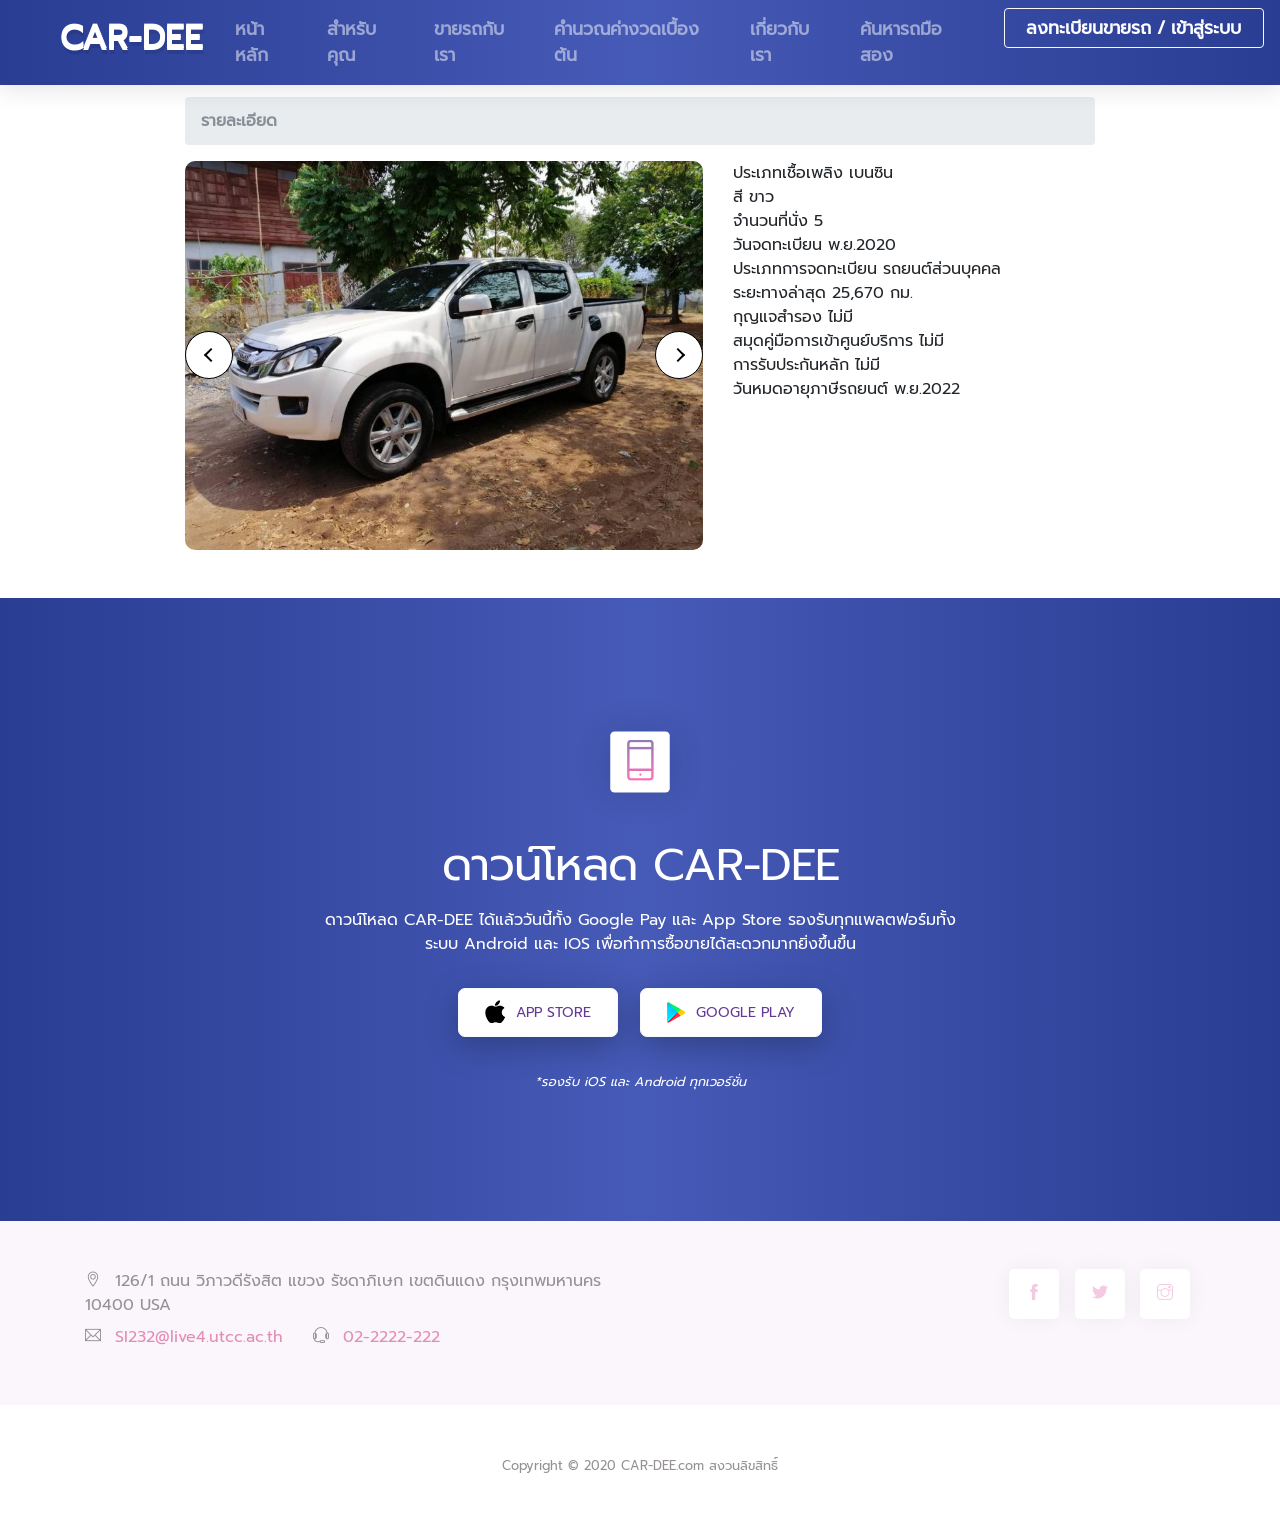
==== car-detail.html @ 158758e8 "add" ====
<!doctype html>
<html lang="en">

<head>
    <title>CAR-DEE</title>
    <meta charset="utf-8">
    <meta name="viewport" content="width=device-width, initial-scale=1, shrink-to-fit=no">
    <meta name="description" content="Mobland - Mobile App Landing Page Template">
    <meta name="keywords" content="HTML5, bootstrap, mobile, app, landing, ios, android, responsive">
    <link rel="dns-prefetch" href="//fonts.googleapis.com">
    <link href="https://fonts.googleapis.com/css?family=Rubik:300,400,500" rel="stylesheet">
    <link rel="stylesheet" href="css/bootstrap.min.css">
    <link rel="stylesheet" href="css/themify-icons.css">
    <link rel="stylesheet" href="css/owl.carousel.min.css">
    <link href="css/style.css" rel="stylesheet">
</head>
<body data-spy="scroll" data-target="#navbar" data-offset="30" id="active"
    style="background: rgb(255, 255, 255);overflow-x: hidden;">
    <div class=" nav-menu fixed-top color-back" style="padding: 0 !important;">
        <div class="row">
            <div class="col-md-12">
                <nav class="navbar navbar-dark navbar-expand-lg">
                    <a class="navbar-brand" href="index.html" style="margin-left: 44px;">
                        <h3
                            style="font-weight: bold;color: #fff;    text-shadow: 0px 2px 0px #fff, 1px 6px 0px rgb(0 0 0 / 10%);">
                            CAR-DEE</h3>
                    </a>
                    <button class="navbar-toggler" type="button" data-toggle="collapse" data-target="#navbar"
                        aria-controls="navbar" aria-expanded="false" aria-label="Toggle navigation">
                        <span class="navbar-toggler-icon"></span>
                    </button>
                    <div class="collapse navbar-collapse" id="navbar"
                        style="flex-direction: column-reverse;display: flex; ">
                        <ul class="navbar-nav ">
                            <li class="nav-item"> <a class="nav-link " href="index.html?active=home"><b
                                        class="font-menu">หน้าหลัก</b></a> </li>
                            <li class="nav-item"> <a class="nav-link" href="index.html?active=search_car">
                                    <b class="font-menu">สำหรับคุณ</b></a> </li>
                            <li class="nav-item"> <a class="nav-link" href="index.html?active=gallery"><b
                                        class="font-menu">ขายรถกับเรา</b></a> </li>
                            <li class="nav-item"> <a class="nav-link" href="index.html?active=calculate"><b
                                        class="font-menu">คำนวณค่างวดเบื้องต้น</b></a> </li>
                            <li class="nav-item"> <a class="nav-link" href="index.html?active=contact"><b
                                        class="font-menu">เกี่ยวกับเรา</b> </a> </li>
                            <li class="nav-item"> <a class="nav-link active" href="#active" style="cursor: pointer;"><b
                                        class="font-menu">ค้นหารถมือสอง</b></a>
                            </li>
                            <li class="nav-item">
                                <a href="register.html" style="color: #fff;"
                                    class="btn btn-outline-light my-3 my-sm-0 ml-lg-3">
                                    <b class="font-menu"> ลงทะเบียนขายรถ / เข้าสู่ระบบ</b></a>
                            </li>
                        </ul>

                    </div>
                </nav>
            </div>
        </div>
    </div>


    <div class="row" id="search_car" style="margin-top: 50px;">
        <div class="col">&nbsp;</div>
    </div>


    <div class="size-container ">
        <nav aria-label="breadcrumb">
            <ol class="breadcrumb">
                <li class="breadcrumb-item active" aria-current="page">
                    <b>รายละเอียด</b>
                </li>
            </ol>
        </nav>

        <div class="row">
            <div class="col-7">
                <div class="carousel-wrapper">
                    <div class="carousel">

                        <img class="carousel__photo initial" src="images/car2/6.jpg">
                        <img class="carousel__photo" src="images/car2/5.jpg">
                        <img class="carousel__photo" src="images/car2/4.jpg">
                        <img class="carousel__photo" src="images/car2/3.jpg">
                        <img class="carousel__photo" src="images/car2/1.jpg">

                        <div class="carousel__button--next"></div>
                        <div class="carousel__button--prev"></div>

                    </div>
                </div>
            </div>
            <div class="col">
                <div class="car-details-content">
                    <div class="detail-item"><span class="key">ประเภทเชื้อเพลิง</span> <span class="value">เบนซิน</span>
                    </div>
                    <div class="detail-item"><span class="key">สี</span> <span class="value">ขาว</span></div>
                    <div class="detail-item"><span class="key">จำนวนที่นั่ง</span> <span class="value">5</span></div>
                    <div class="detail-item"><span class="key">วันจดทะเบียน</span> <span class="value">พ.ย.2020</span>
                    </div>
                    <div class="detail-item"><span class="key">ประเภทการจดทะเบียน</span> <span
                            class="value">รถยนต์ส่วนบุคคล</span></div>
                    <div class="detail-item"><span class="key">ระยะทางล่าสุด</span> <span class="value">25,670
                            กม.</span></div>
                    <div class="detail-item"><span class="key">กุญแจสำรอง</span> <span class="value">ไม่มี</span></div>
                    <div class="detail-item"><span class="key">สมุดคู่มือการเข้าศูนย์บริการ</span> <span
                            class="value">ไม่มี</span></div>
                    <div class="detail-item last-row"><span class="key">การรับประกันหลัก</span> <span
                            class="value">ไม่มี</span></div>
                    <div class="detail-item last-row"><span class="key">วันหมดอายุภาษีรถยนต์</span> <span
                            class="value">พ.ย.2022</span></div>
                </div>
            </div>
        </div>

    </div>



    <div class="section bg-gradient mt-5">
        <div class="container">
            <div class="call-to-action">
                <div class="box-icon"><span class="ti-mobile gradient-fill ti-3x"></span></div>
                <h2>ดาวน์โหลด CAR-DEE</h2>
                <p class="tagline" style=" color: #FFF !important;">ดาวน์โหลด CAR-DEE ได้แล้ววันนี้ทั้ง Google
                    Pay และ App Store รองรับทุกแพลตฟอร์มทั้งระบบ Android และ IOS
                    เพื่อทำการซื้อขายได้สะดวกมากยิ่งขึ้นขึ้น
                </p>
                <div class="my-4">
                    <a href="#" class="btn btn-light" style="border-radius: 7px;"><img src="images/appleicon.png"
                            alt="icon"> App
                        Store</a>
                    <a href="#" class="btn btn-light" style="border-radius: 7px;"><img src="images/playicon.png"
                            alt="icon">
                        Google play</a>
                </div>
                <p style=" color: #FFF !important;"><small><i>*รองรับ iOS และ Android ทุกเวอร์ชั่น</i></small></p>
            </div>
        </div>

    </div>
    <div class="light-bg py-5">
        <div class="container">
            <div class="row">
                <div class="col-lg-6 text-center text-lg-left">
                    <p class="mb-2"> <span class="ti-location-pin mr-2"></span> 126/1 ถนน วิภาวดีรังสิต แขวง รัชดาภิเษก
                        เขตดินแดง กรุงเทพมหานคร 10400
                        USA
                    </p>
                    <div class=" d-block d-sm-inline-block">
                        <p class="mb-2">
                            <span class="ti-email mr-2"></span> <a class="mr-4"
                                href="mailto:support@mobileapp.com">SI232@live4.utcc.ac.th</a>
                        </p>
                    </div>
                    <div class="d-block d-sm-inline-block">
                        <p class="mb-0">
                            <span class="ti-headphone-alt mr-2"></span> <a href="tel:51836362800">02-2222-222</a>
                        </p>
                    </div>
                </div>
                <div class="col-lg-6">
                    <div class="social-icons">
                        <a href="#"><span class="ti-facebook"></span></a>
                        <a href="#"><span class="ti-twitter-alt"></span></a>
                        <a href="#"><span class="ti-instagram"></span></a>
                    </div>
                </div>
            </div>
        </div>
    </div>
    <footer class="my-5 text-center">
        <p class="mb-2"><small>Copyright © 2020 CAR-DEE.com สงวนลิขสิทธิ์</small></p>
    </footer>
    <script src="js/jquery-3.2.1.min.js"></script>
    <script src="js/bootstrap.bundle.min.js"></script>
    <script src="js/owl.carousel.min.js"></script>
    <script src="js/script.js"></script>

    <script>




        !(function (d) {
            var itemClassName = "carousel__photo";
            items = d.getElementsByClassName(itemClassName),
                totalItems = items.length,
                slide = 0,
                moving = true;
            function setInitialClasses() {
                items[totalItems - 1].classList.add("prev");
                items[0].classList.add("active");
                items[1].classList.add("next");
            }

            function setEventListeners() {
                var next = d.getElementsByClassName('carousel__button--next')[0],
                    prev = d.getElementsByClassName('carousel__button--prev')[0];

                next.addEventListener('click', moveNext);
                prev.addEventListener('click', movePrev);
            }
            function disableInteraction() {
                moving = true;

                setTimeout(function () {
                    moving = false
                }, 500);
            }

            function moveCarouselTo(slide) {
                if (!moving) {
                    disableInteraction();
                    var newPrevious = slide - 1,
                        newNext = slide + 1,
                        oldPrevious = slide - 2,
                        oldNext = slide + 2;
                    if ((totalItems - 1) > 3) {
                        if (newPrevious <= 0) {
                            oldPrevious = (totalItems - 1);
                        } else if (newNext >= (totalItems - 1)) {
                            oldNext = 0;
                        }
                        if (slide === 0) {
                            newPrevious = (totalItems - 1);
                            oldPrevious = (totalItems - 2);
                            oldNext = (slide + 1);
                        } else if (slide === (totalItems - 1)) {
                            newPrevious = (slide - 1);
                            newNext = 0;
                            oldNext = 1;
                        }
                        items[oldPrevious].className = itemClassName;
                        items[oldNext].className = itemClassName;
                        items[newPrevious].className = itemClassName + " prev";
                        items[slide].className = itemClassName + " active";
                        items[newNext].className = itemClassName + " next";
                    }
                }
            }

            function moveNext() {
                if (!moving) {
                    if (slide === (totalItems - 1)) {
                        slide = 0;
                    } else {
                        slide++;
                    }
                    moveCarouselTo(slide);
                }
            }
            function movePrev() {
                if (!moving) {
                    if (slide === 0) {
                        slide = (totalItems - 1);
                    } else {
                        slide--;
                    }
                    moveCarouselTo(slide);
                }
            }
            function initCarousel() {
                setInitialClasses();
                setEventListeners();
                moving = false;
            }
            initCarousel();

        }(document));


    </script>
</body>

<style>
    @font-face {
        font-family: "Prompt";
        src: url("fonts/Prompt-Regular.ttf"), url("fonts/Prompt-Medium.ttf"),
            url("fonts/Prompt-SemiBold.ttf");
    }


    .input-style {
        cursor: pointer;
        border-radius: 12px;
        width: 100%;
        border: none;
        background: #efefef;
        -webkit-box-shadow: inset 0 -1px 0 #ebebeb;
        box-shadow: inset 0 -1px 0 #ebebeb;
        padding: 0 10px;
        -webkit-appearance: none;
        -moz-appearance: none;
        -o-appearance: none;
    }

    input[type=radio] {
        width: 20px;
        height: 20px;
    }

    * {
        font-family: "Prompt", sans-serif;
    }


    .font-menu {
        font-size: 17.5px !important;
    }

    .nav-menu.color-back {
        background-color: rgb(74, 13, 143);
        background: -moz-linear-gradient(90deg, rgb(41, 61, 147) 0%, rgb(70, 90, 183) 50%, rgb(41, 61, 147) 100%);
        background: -webkit-linear-gradient(90deg, rgb(41, 61, 147) 0%, rgb(70, 90, 183) 50%, rgb(41, 61, 147) 100%);
        background: linear-gradient(90deg, rgb(41, 61, 147) 0%, rgb(70, 90, 183) 50%, rgb(41, 61, 147) 100%);
        -webkit-box-shadow: 0px 5px 23px 0px rgba(0, 0, 0, 0.1);
        -moz-box-shadow: 0px 5px 23px 0px rgba(0, 0, 0, 0.1);
        box-shadow: 0px 5px 23px 0px rgba(0, 0, 0, 0.1);
    }

    .size-container {
        margin-left: 185px;
        margin-right: 185px;
        margin-top: 23px;
    }


    /* <------------------carousel----------------> */

    .carousel-wrapper {
        overflow: hidden;
        /* width: 90%; */
        margin: auto;
    }

    .carousel-wrapper * {
        box-sizing: border-box;
    }

    .carousel {
        -webkit-transform-style: preserve-3d;
        -moz-transform-style: preserve-3d;
        transform-style: preserve-3d;
    }

    .carousel__photo {
        opacity: 0;
        position: absolute;
        top: 0;
        width: 100%;
        margin: auto;
        border-radius: 10px;
        /* padding: 1rem 4rem; */
        z-index: 100;
        transition: transform .5s, opacity .5s, z-index .5s;
    }

    .carousel__photo.initial,
    .carousel__photo.active {
        opacity: 1;
        position: relative;
        z-index: 900;
    }

    .carousel__photo.prev,
    .carousel__photo.next {
        z-index: 800;
    }

    .carousel__photo.prev {
        transform: translateX(-100%);
    }

    .carousel__photo.next {
        transform: translateX(100%);
    }

    .carousel__button--prev,
    .carousel__button--next {
        position: absolute;
        top: 50%;
        width: 3rem;
        height: 3rem;
        background-color: #FFF;
        transform: translateY(-50%);
        border-radius: 50%;
        cursor: pointer;
        z-index: 1001;
        border: 1px solid black;
    }

    .carousel__button--prev {
        left: 0;
    }

    .carousel__button--next {
        right: 0;
    }

    .carousel__button--prev::after,
    .carousel__button--next::after {
        content: " ";
        position: absolute;
        width: 10px;
        height: 10px;
        top: 50%;
        left: 54%;
        border-right: 2px solid black;
        border-bottom: 2px solid black;
        transform: translate(-50%, -50%) rotate(135deg);
    }

    .carousel__button--next::after {
        left: 47%;
        transform: translate(-50%, -50%) rotate(-45deg);
    }
</style>

</html>
---- css/themify-icons.css ----
@font-face {
    font-family: 'themify';
    src: url('../fonts/themify.eot?-fvbane');
    src: url('../fonts/themify.eot?#iefix-fvbane') format('embedded-opentype'), url('../fonts/themify.woff?-fvbane') format('woff'), url('../fonts/themify.ttf?-fvbane') format('truetype'), url('../fonts/themify.svg?-fvbane#themify') format('svg');
    font-weight: normal;
    font-style: normal;
}

[class^="ti-"],
[class*=" ti-"] {
    font-family: 'themify';
    speak: none;
    font-style: normal;
    font-weight: normal;
    font-variant: normal;
    text-transform: none;
    line-height: 1;
    /* Better Font Rendering =========== */
    -webkit-font-smoothing: antialiased;
    -moz-osx-font-smoothing: grayscale;
}

.ti-wand:before {
    content: "\e600";
}

.ti-volume:before {
    content: "\e601";
}

.ti-user:before {
    content: "\e602";
}

.ti-unlock:before {
    content: "\e603";
}

.ti-unlink:before {
    content: "\e604";
}

.ti-trash:before {
    content: "\e605";
}

.ti-thought:before {
    content: "\e606";
}

.ti-target:before {
    content: "\e607";
}

.ti-tag:before {
    content: "\e608";
}

.ti-tablet:before {
    content: "\e609";
}

.ti-star:before {
    content: "\e60a";
}

.ti-spray:before {
    content: "\e60b";
}

.ti-signal:before {
    content: "\e60c";
}

.ti-shopping-cart:before {
    content: "\e60d";
}

.ti-shopping-cart-full:before {
    content: "\e60e";
}

.ti-settings:before {
    content: "\e60f";
}

.ti-search:before {
    content: "\e610";
}

.ti-zoom-in:before {
    content: "\e611";
}

.ti-zoom-out:before {
    content: "\e612";
}

.ti-cut:before {
    content: "\e613";
}

.ti-ruler:before {
    content: "\e614";
}

.ti-ruler-pencil:before {
    content: "\e615";
}

.ti-ruler-alt:before {
    content: "\e616";
}

.ti-bookmark:before {
    content: "\e617";
}

.ti-bookmark-alt:before {
    content: "\e618";
}

.ti-reload:before {
    content: "\e619";
}

.ti-plus:before {
    content: "\e61a";
}

.ti-pin:before {
    content: "\e61b";
}

.ti-pencil:before {
    content: "\e61c";
}

.ti-pencil-alt:before {
    content: "\e61d";
}

.ti-paint-roller:before {
    content: "\e61e";
}

.ti-paint-bucket:before {
    content: "\e61f";
}

.ti-na:before {
    content: "\e620";
}

.ti-mobile:before {
    content: "\e621";
}

.ti-minus:before {
    content: "\e622";
}

.ti-medall:before {
    content: "\e623";
}

.ti-medall-alt:before {
    content: "\e624";
}

.ti-marker:before {
    content: "\e625";
}

.ti-marker-alt:before {
    content: "\e626";
}

.ti-arrow-up:before {
    content: "\e627";
}

.ti-arrow-right:before {
    content: "\e628";
}

.ti-arrow-left:before {
    content: "\e629";
}

.ti-arrow-down:before {
    content: "\e62a";
}

.ti-lock:before {
    content: "\e62b";
}

.ti-location-arrow:before {
    content: "\e62c";
}

.ti-link:before {
    content: "\e62d";
}

.ti-layout:before {
    content: "\e62e";
}

.ti-layers:before {
    content: "\e62f";
}

.ti-layers-alt:before {
    content: "\e630";
}

.ti-key:before {
    content: "\e631";
}

.ti-import:before {
    content: "\e632";
}

.ti-image:before {
    content: "\e633";
}

.ti-heart:before {
    content: "\e634";
}

.ti-heart-broken:before {
    content: "\e635";
}

.ti-hand-stop:before {
    content: "\e636";
}

.ti-hand-open:before {
    content: "\e637";
}

.ti-hand-drag:before {
    content: "\e638";
}

.ti-folder:before {
    content: "\e639";
}

.ti-flag:before {
    content: "\e63a";
}

.ti-flag-alt:before {
    content: "\e63b";
}

.ti-flag-alt-2:before {
    content: "\e63c";
}

.ti-eye:before {
    content: "\e63d";
}

.ti-export:before {
    content: "\e63e";
}

.ti-exchange-vertical:before {
    content: "\e63f";
}

.ti-desktop:before {
    content: "\e640";
}

.ti-cup:before {
    content: "\e641";
}

.ti-crown:before {
    content: "\e642";
}

.ti-comments:before {
    content: "\e643";
}

.ti-comment:before {
    content: "\e644";
}

.ti-comment-alt:before {
    content: "\e645";
}

.ti-close:before {
    content: "\e646";
}

.ti-clip:before {
    content: "\e647";
}

.ti-angle-up:before {
    content: "\e648";
}

.ti-angle-right:before {
    content: "\e649";
}

.ti-angle-left:before {
    content: "\e64a";
}

.ti-angle-down:before {
    content: "\e64b";
}

.ti-check:before {
    content: "\e64c";
}

.ti-check-box:before {
    content: "\e64d";
}

.ti-camera:before {
    content: "\e64e";
}

.ti-announcement:before {
    content: "\e64f";
}

.ti-brush:before {
    content: "\e650";
}

.ti-briefcase:before {
    content: "\e651";
}

.ti-bolt:before {
    content: "\e652";
}

.ti-bolt-alt:before {
    content: "\e653";
}

.ti-blackboard:before {
    content: "\e654";
}

.ti-bag:before {
    content: "\e655";
}

.ti-move:before {
    content: "\e656";
}

.ti-arrows-vertical:before {
    content: "\e657";
}

.ti-arrows-horizontal:before {
    content: "\e658";
}

.ti-fullscreen:before {
    content: "\e659";
}

.ti-arrow-top-right:before {
    content: "\e65a";
}

.ti-arrow-top-left:before {
    content: "\e65b";
}

.ti-arrow-circle-up:before {
    content: "\e65c";
}

.ti-arrow-circle-right:before {
    content: "\e65d";
}

.ti-arrow-circle-left:before {
    content: "\e65e";
}

.ti-arrow-circle-down:before {
    content: "\e65f";
}

.ti-angle-double-up:before {
    content: "\e660";
}

.ti-angle-double-right:before {
    content: "\e661";
}

.ti-angle-double-left:before {
    content: "\e662";
}

.ti-angle-double-down:before {
    content: "\e663";
}

.ti-zip:before {
    content: "\e664";
}

.ti-world:before {
    content: "\e665";
}

.ti-wheelchair:before {
    content: "\e666";
}

.ti-view-list:before {
    content: "\e667";
}

.ti-view-list-alt:before {
    content: "\e668";
}

.ti-view-grid:before {
    content: "\e669";
}

.ti-uppercase:before {
    content: "\e66a";
}

.ti-upload:before {
    content: "\e66b";
}

.ti-underline:before {
    content: "\e66c";
}

.ti-truck:before {
    content: "\e66d";
}

.ti-timer:before {
    content: "\e66e";
}

.ti-ticket:before {
    content: "\e66f";
}

.ti-thumb-up:before {
    content: "\e670";
}

.ti-thumb-down:before {
    content: "\e671";
}

.ti-text:before {
    content: "\e672";
}

.ti-stats-up:before {
    content: "\e673";
}

.ti-stats-down:before {
    content: "\e674";
}

.ti-split-v:before {
    content: "\e675";
}

.ti-split-h:before {
    content: "\e676";
}

.ti-smallcap:before {
    content: "\e677";
}

.ti-shine:before {
    content: "\e678";
}

.ti-shift-right:before {
    content: "\e679";
}

.ti-shift-left:before {
    content: "\e67a";
}

.ti-shield:before {
    content: "\e67b";
}

.ti-notepad:before {
    content: "\e67c";
}

.ti-server:before {
    content: "\e67d";
}

.ti-quote-right:before {
    content: "\e67e";
}

.ti-quote-left:before {
    content: "\e67f";
}

.ti-pulse:before {
    content: "\e680";
}

.ti-printer:before {
    content: "\e681";
}

.ti-power-off:before {
    content: "\e682";
}

.ti-plug:before {
    content: "\e683";
}

.ti-pie-chart:before {
    content: "\e684";
}

.ti-paragraph:before {
    content: "\e685";
}

.ti-panel:before {
    content: "\e686";
}

.ti-package:before {
    content: "\e687";
}

.ti-music:before {
    content: "\e688";
}

.ti-music-alt:before {
    content: "\e689";
}

.ti-mouse:before {
    content: "\e68a";
}

.ti-mouse-alt:before {
    content: "\e68b";
}

.ti-money:before {
    content: "\e68c";
}

.ti-microphone:before {
    content: "\e68d";
}

.ti-menu:before {
    content: "\e68e";
}

.ti-menu-alt:before {
    content: "\e68f";
}

.ti-map:before {
    content: "\e690";
}

.ti-map-alt:before {
    content: "\e691";
}

.ti-loop:before {
    content: "\e692";
}

.ti-location-pin:before {
    content: "\e693";
}

.ti-list:before {
    content: "\e694";
}

.ti-light-bulb:before {
    content: "\e695";
}

.ti-Italic:before {
    content: "\e696";
}

.ti-info:before {
    content: "\e697";
}

.ti-infinite:before {
    content: "\e698";
}

.ti-id-badge:before {
    content: "\e699";
}

.ti-hummer:before {
    content: "\e69a";
}

.ti-home:before {
    content: "\e69b";
}

.ti-help:before {
    content: "\e69c";
}

.ti-headphone:before {
    content: "\e69d";
}

.ti-harddrives:before {
    content: "\e69e";
}

.ti-harddrive:before {
    content: "\e69f";
}

.ti-gift:before {
    content: "\e6a0";
}

.ti-game:before {
    content: "\e6a1";
}

.ti-filter:before {
    content: "\e6a2";
}

.ti-files:before {
    content: "\e6a3";
}

.ti-file:before {
    content: "\e6a4";
}

.ti-eraser:before {
    content: "\e6a5";
}

.ti-envelope:before {
    content: "\e6a6";
}

.ti-download:before {
    content: "\e6a7";
}

.ti-direction:before {
    content: "\e6a8";
}

.ti-direction-alt:before {
    content: "\e6a9";
}

.ti-dashboard:before {
    content: "\e6aa";
}

.ti-control-stop:before {
    content: "\e6ab";
}

.ti-control-shuffle:before {
    content: "\e6ac";
}

.ti-control-play:before {
    content: "\e6ad";
}

.ti-control-pause:before {
    content: "\e6ae";
}

.ti-control-forward:before {
    content: "\e6af";
}

.ti-control-backward:before {
    content: "\e6b0";
}

.ti-cloud:before {
    content: "\e6b1";
}

.ti-cloud-up:before {
    content: "\e6b2";
}

.ti-cloud-down:before {
    content: "\e6b3";
}

.ti-clipboard:before {
    content: "\e6b4";
}

.ti-car:before {
    content: "\e6b5";
}

.ti-calendar:before {
    content: "\e6b6";
}

.ti-book:before {
    content: "\e6b7";
}

.ti-bell:before {
    content: "\e6b8";
}

.ti-basketball:before {
    content: "\e6b9";
}

.ti-bar-chart:before {
    content: "\e6ba";
}

.ti-bar-chart-alt:before {
    content: "\e6bb";
}

.ti-back-right:before {
    content: "\e6bc";
}

.ti-back-left:before {
    content: "\e6bd";
}

.ti-arrows-corner:before {
    content: "\e6be";
}

.ti-archive:before {
    content: "\e6bf";
}

.ti-anchor:before {
    content: "\e6c0";
}

.ti-align-right:before {
    content: "\e6c1";
}

.ti-align-left:before {
    content: "\e6c2";
}

.ti-align-justify:before {
    content: "\e6c3";
}

.ti-align-center:before {
    content: "\e6c4";
}

.ti-alert:before {
    content: "\e6c5";
}

.ti-alarm-clock:before {
    content: "\e6c6";
}

.ti-agenda:before {
    content: "\e6c7";
}

.ti-write:before {
    content: "\e6c8";
}

.ti-window:before {
    content: "\e6c9";
}

.ti-widgetized:before {
    content: "\e6ca";
}

.ti-widget:before {
    content: "\e6cb";
}

.ti-widget-alt:before {
    content: "\e6cc";
}

.ti-wallet:before {
    content: "\e6cd";
}

.ti-video-clapper:before {
    content: "\e6ce";
}

.ti-video-camera:before {
    content: "\e6cf";
}

.ti-vector:before {
    content: "\e6d0";
}

.ti-themify-logo:before {
    content: "\e6d1";
}

.ti-themify-favicon:before {
    content: "\e6d2";
}

.ti-themify-favicon-alt:before {
    content: "\e6d3";
}

.ti-support:before {
    content: "\e6d4";
}

.ti-stamp:before {
    content: "\e6d5";
}

.ti-split-v-alt:before {
    content: "\e6d6";
}

.ti-slice:before {
    content: "\e6d7";
}

.ti-shortcode:before {
    content: "\e6d8";
}

.ti-shift-right-alt:before {
    content: "\e6d9";
}

.ti-shift-left-alt:before {
    content: "\e6da";
}

.ti-ruler-alt-2:before {
    content: "\e6db";
}

.ti-receipt:before {
    content: "\e6dc";
}

.ti-pin2:before {
    content: "\e6dd";
}

.ti-pin-alt:before {
    content: "\e6de";
}

.ti-pencil-alt2:before {
    content: "\e6df";
}

.ti-palette:before {
    content: "\e6e0";
}

.ti-more:before {
    content: "\e6e1";
}

.ti-more-alt:before {
    content: "\e6e2";
}

.ti-microphone-alt:before {
    content: "\e6e3";
}

.ti-magnet:before {
    content: "\e6e4";
}

.ti-line-double:before {
    content: "\e6e5";
}

.ti-line-dotted:before {
    content: "\e6e6";
}

.ti-line-dashed:before {
    content: "\e6e7";
}

.ti-layout-width-full:before {
    content: "\e6e8";
}

.ti-layout-width-default:before {
    content: "\e6e9";
}

.ti-layout-width-default-alt:before {
    content: "\e6ea";
}

.ti-layout-tab:before {
    content: "\e6eb";
}

.ti-layout-tab-window:before {
    content: "\e6ec";
}

.ti-layout-tab-v:before {
    content: "\e6ed";
}

.ti-layout-tab-min:before {
    content: "\e6ee";
}

.ti-layout-slider:before {
    content: "\e6ef";
}

.ti-layout-slider-alt:before {
    content: "\e6f0";
}

.ti-layout-sidebar-right:before {
    content: "\e6f1";
}

.ti-layout-sidebar-none:before {
    content: "\e6f2";
}

.ti-layout-sidebar-left:before {
    content: "\e6f3";
}

.ti-layout-placeholder:before {
    content: "\e6f4";
}

.ti-layout-menu:before {
    content: "\e6f5";
}

.ti-layout-menu-v:before {
    content: "\e6f6";
}

.ti-layout-menu-separated:before {
    content: "\e6f7";
}

.ti-layout-menu-full:before {
    content: "\e6f8";
}

.ti-layout-media-right-alt:before {
    content: "\e6f9";
}

.ti-layout-media-right:before {
    content: "\e6fa";
}

.ti-layout-media-overlay:before {
    content: "\e6fb";
}

.ti-layout-media-overlay-alt:before {
    content: "\e6fc";
}

.ti-layout-media-overlay-alt-2:before {
    content: "\e6fd";
}

.ti-layout-media-left-alt:before {
    content: "\e6fe";
}

.ti-layout-media-left:before {
    content: "\e6ff";
}

.ti-layout-media-center-alt:before {
    content: "\e700";
}

.ti-layout-media-center:before {
    content: "\e701";
}

.ti-layout-list-thumb:before {
    content: "\e702";
}

.ti-layout-list-thumb-alt:before {
    content: "\e703";
}

.ti-layout-list-post:before {
    content: "\e704";
}

.ti-layout-list-large-image:before {
    content: "\e705";
}

.ti-layout-line-solid:before {
    content: "\e706";
}

.ti-layout-grid4:before {
    content: "\e707";
}

.ti-layout-grid3:before {
    content: "\e708";
}

.ti-layout-grid2:before {
    content: "\e709";
}

.ti-layout-grid2-thumb:before {
    content: "\e70a";
}

.ti-layout-cta-right:before {
    content: "\e70b";
}

.ti-layout-cta-left:before {
    content: "\e70c";
}

.ti-layout-cta-center:before {
    content: "\e70d";
}

.ti-layout-cta-btn-right:before {
    content: "\e70e";
}

.ti-layout-cta-btn-left:before {
    content: "\e70f";
}

.ti-layout-column4:before {
    content: "\e710";
}

.ti-layout-column3:before {
    content: "\e711";
}

.ti-layout-column2:before {
    content: "\e712";
}

.ti-layout-accordion-separated:before {
    content: "\e713";
}

.ti-layout-accordion-merged:before {
    content: "\e714";
}

.ti-layout-accordion-list:before {
    content: "\e715";
}

.ti-ink-pen:before {
    content: "\e716";
}

.ti-info-alt:before {
    content: "\e717";
}

.ti-help-alt:before {
    content: "\e718";
}

.ti-headphone-alt:before {
    content: "\e719";
}

.ti-hand-point-up:before {
    content: "\e71a";
}

.ti-hand-point-right:before {
    content: "\e71b";
}

.ti-hand-point-left:before {
    content: "\e71c";
}

.ti-hand-point-down:before {
    content: "\e71d";
}

.ti-gallery:before {
    content: "\e71e";
}

.ti-face-smile:before {
    content: "\e71f";
}

.ti-face-sad:before {
    content: "\e720";
}

.ti-credit-card:before {
    content: "\e721";
}

.ti-control-skip-forward:before {
    content: "\e722";
}

.ti-control-skip-backward:before {
    content: "\e723";
}

.ti-control-record:before {
    content: "\e724";
}

.ti-control-eject:before {
    content: "\e725";
}

.ti-comments-smiley:before {
    content: "\e726";
}

.ti-brush-alt:before {
    content: "\e727";
}

.ti-youtube:before {
    content: "\e728";
}

.ti-vimeo:before {
    content: "\e729";
}

.ti-twitter:before {
    content: "\e72a";
}

.ti-time:before {
    content: "\e72b";
}

.ti-tumblr:before {
    content: "\e72c";
}

.ti-skype:before {
    content: "\e72d";
}

.ti-share:before {
    content: "\e72e";
}

.ti-share-alt:before {
    content: "\e72f";
}

.ti-rocket:before {
    content: "\e730";
}

.ti-pinterest:before {
    content: "\e731";
}

.ti-new-window:before {
    content: "\e732";
}

.ti-microsoft:before {
    content: "\e733";
}

.ti-list-ol:before {
    content: "\e734";
}

.ti-linkedin:before {
    content: "\e735";
}

.ti-layout-sidebar-2:before {
    content: "\e736";
}

.ti-layout-grid4-alt:before {
    content: "\e737";
}

.ti-layout-grid3-alt:before {
    content: "\e738";
}

.ti-layout-grid2-alt:before {
    content: "\e739";
}

.ti-layout-column4-alt:before {
    content: "\e73a";
}

.ti-layout-column3-alt:before {
    content: "\e73b";
}

.ti-layout-column2-alt:before {
    content: "\e73c";
}

.ti-instagram:before {
    content: "\e73d";
}

.ti-google:before {
    content: "\e73e";
}

.ti-github:before {
    content: "\e73f";
}

.ti-flickr:before {
    content: "\e740";
}

.ti-facebook:before {
    content: "\e741";
}

.ti-dropbox:before {
    content: "\e742";
}

.ti-dribbble:before {
    content: "\e743";
}

.ti-apple:before {
    content: "\e744";
}

.ti-android:before {
    content: "\e745";
}

.ti-save:before {
    content: "\e746";
}

.ti-save-alt:before {
    content: "\e747";
}

.ti-yahoo:before {
    content: "\e748";
}

.ti-wordpress:before {
    content: "\e749";
}

.ti-vimeo-alt:before {
    content: "\e74a";
}

.ti-twitter-alt:before {
    content: "\e74b";
}

.ti-tumblr-alt:before {
    content: "\e74c";
}

.ti-trello:before {
    content: "\e74d";
}

.ti-stack-overflow:before {
    content: "\e74e";
}

.ti-soundcloud:before {
    content: "\e74f";
}

.ti-sharethis:before {
    content: "\e750";
}

.ti-sharethis-alt:before {
    content: "\e751";
}

.ti-reddit:before {
    content: "\e752";
}

.ti-pinterest-alt:before {
    content: "\e753";
}

.ti-microsoft-alt:before {
    content: "\e754";
}

.ti-linux:before {
    content: "\e755";
}

.ti-jsfiddle:before {
    content: "\e756";
}

.ti-joomla:before {
    content: "\e757";
}

.ti-html5:before {
    content: "\e758";
}

.ti-flickr-alt:before {
    content: "\e759";
}

.ti-email:before {
    content: "\e75a";
}

.ti-drupal:before {
    content: "\e75b";
}

.ti-dropbox-alt:before {
    content: "\e75c";
}

.ti-css3:before {
    content: "\e75d";
}

.ti-rss:before {
    content: "\e75e";
}

.ti-rss-alt:before {
    content: "\e75f";
}

.ti-lg {
    font-size: 1.33333333em;
    line-height: 0.75em;
    vertical-align: -15%;
}

.ti-2x {
    font-size: 2em;
}

.ti-3x {
    font-size: 3em;
}

.ti-4x {
    font-size: 4em;
}

.ti-5x {
    font-size: 5em;
}
---- css/style.css ----
@charset "UTF-8";

/*

Style   : MobApp CSS
Version : 1.0
Author  : Surjith S M
URI     : https://surjithctly.in/

Copyright © All rights Reserved 

*/


/*------------------------
[TABLE OF CONTENTS]
    
1. GLOBAL STYLES
2. NAVBAR
3. HERO
4. TABS
5. TESTIMONIALS
6. IMAGE GALLERY
7. PRICING
8. CALL TO ACTION
9. FOOTER

------------------------*/


/* GLOBAL
----------------------*/

body {
    font-family: 'Rubik', sans-serif;
    position: relative;
}

a {
    color: #e38cb7;
}

a:hover,
a:focus {
    color: #d6619c;
}

h1 {
    font-size: 60px;
    font-weight: 300;
    letter-spacing: -1px;
    margin-bottom: 1.5rem;
}

h2 {
    font-size: 45px;
    font-weight: 300;
    color: #633991;
    letter-spacing: -1px;
    margin-bottom: 1rem;
}

h3 {
    color: #633991;
    font-size: 33px;
    font-weight: 500;
}

h4 {
    font-size: 20px;
    font-weight: 500;
    color: #633991;
}

h5 {
    font-size: 28px;
    font-weight: 300;
    color: #633991;
    margin-bottom: 0.7rem;
}

p {
    color: #959094;
}

p.lead {
    color: #e38cb7;
    margin-bottom: 2rem;
}

.text-primary {
    color: #e38cb7 !important;
}

.light-font {
    font-weight: 300;
}

.btn {
    font-size: 12px;
    font-weight: 400;
    text-transform: uppercase;
    padding: 0.375rem 1.35rem;
    transition: all 0.3s ease;
}

.btn-outline-light:hover {
    color: #d6619c;
}

.btn-primary {
    border-radius: 3px;
    background-image: -moz-linear-gradient( 122deg, #e54595 0%, #fd378e 100%);
    background-image: -webkit-linear-gradient( 122deg, #e54595 0%, #fd378e 100%);
    background-image: -ms-linear-gradient( 122deg, #e54595 0%, #fd378e 100%);
    background-image: linear-gradient( 122deg, #e54595 0%, #fd378e 100%);
    box-shadow: 0px 9px 32px 0px rgba(0, 0, 0, 0.2);
    font-weight: 500;
    padding: 0.6rem 2rem;
    border: 0;
}

.btn-primary:hover,
.btn-primary:focus,
.btn-primary:active,
.btn-primary:not([disabled]):not(.disabled).active,
.btn-primary:not([disabled]):not(.disabled):active,
.show>.btn-primary.dropdown-toggle {
    background-image: linear-gradient( 122deg, #fd378e 0%, #e54595 100%);
    box-shadow: 0px 9px 32px 0px rgba(0, 0, 0, 0.3);
    color: #FFF;
}

.btn-light {
    border-radius: 3px;
    background: #FFF;
    box-shadow: 0px 9px 32px 0px rgba(0, 0, 0, 0.26);
    font-size: 14px;
    font-weight: 500;
    color: #633991;
    margin: 0.5rem;
    padding: 0.7rem 1.6rem;
    line-height: 1.8;
}

.btn-group-lg>.btn,
.btn-lg {
    padding: 0.8rem 1rem;
    font-size: 15px;
}

.light-bg {
    background-color: #faf6fb;
}

.section {
    padding: 80px 0;
}

.section-title {
    text-align: center;
    margin-bottom: 3rem;
}

.section-title small {
    color: #998a9b;
}

@media (max-width:767px) {
    h1 {
        font-size: 40px;
    }
    h2 {
        font-size: 30px;
    }
}


/* NAVBAR
----------------------*/

.nav-menu {
    padding: 1rem 0;
    transition: all 0.3s ease;
}

.nav-menu.is-scrolling,
.nav-menu.menu-is-open {
    background-color: rgb(74, 13, 143);
    background: -moz-linear-gradient(90deg, rgb(41, 61, 147) 0%, rgb(70, 90, 183) 50%, rgb(41, 61, 147) 100%);
    background: -webkit-linear-gradient(90deg, rgb(41, 61, 147) 0%, rgb(70, 90, 183) 50%, rgb(41, 61, 147) 100%);
    background: linear-gradient(90deg, rgb(41, 61, 147) 0%, rgb(70, 90, 183) 50%, rgb(41, 61, 147) 100%);
    -webkit-box-shadow: 0px 5px 23px 0px rgba(0, 0, 0, 0.1);
    -moz-box-shadow: 0px 5px 23px 0px rgba(0, 0, 0, 0.1);
    box-shadow: 0px 5px 23px 0px rgba(0, 0, 0, 0.1);
}

.nav-menu.is-scrolling {
    padding: 0;
}

.navbar-nav .nav-link {
    position: relative;
}

@media (min-width: 992px) {
    .navbar-expand-lg .navbar-nav .nav-link {
        padding-right: 1rem;
        padding-left: 1rem;
        font-size: 14px;
    }
    .navbar-nav>.nav-item>.nav-link.active:after {
        content: "";
        border-bottom: 2px solid #cd99d4;
        left: 1rem;
        right: 1rem;
        bottom: 5px;
        height: 1px;
        position: absolute;
    }
}

@media (max-width:991px) {
    .navbar-nav.is-scrolling {
        padding-bottom: 1rem;
    }
    .navbar-nav .nav-item {
        text-align: center;
    }
}


/* HERO
----------------------*/

header {
    padding: 100px 0 0;
    text-align: center;
    color: #FFF;
}

.bg-gradient {
    background-image: -moz-linear-gradient(90deg, rgb(41, 61, 147) 0%, rgb(70, 90, 183) 50%, rgb(41, 61, 147) 100%);
    background-image: -webkit-linear-gradient(90deg, rgb(41, 61, 147) 0%, rgb(70, 90, 183) 50%, rgb(41, 61, 147) 100%);
    background-image: -ms-linear-gradient(90deg, rgb(41, 61, 147) 0%, rgb(70, 90, 183) 50%, rgb(41, 61, 147) 100%);
    background-image: linear-gradient(90deg, rgb(41, 61, 147) 0%, rgb(70, 90, 183) 50%, rgb(41, 61, 147) 100%);
}

.tagline {
    font-size: 23px;
    font-weight: 300;
    color: #ffb8f6;
    max-width: 800px;
    margin: 0 auto;
}

.img-holder {
    height: 0;
    padding-bottom: 33%;
    overflow: hidden;
}

@media (max-width:1200px) {
    .img-holder {
        padding-bottom: 50%;
    }
}

@media (max-width:767px) {
    .tagline {
        font-size: 17px;
    }
    .img-holder {
        padding-bottom: 100%;
    }
}


/* FEATURES
----------------------*/

.gradient-fill:before {
    color: #fc73b4;
    background: -moz-linear-gradient(top, #9477b4 0%, #fc73b4 100%);
    background: -webkit-linear-gradient(top, #9477b4 0%, #fc73b4 100%);
    background: linear-gradient(to bottom, #9477b4 0%, #fc73b4 100%);
    -webkit-background-clip: text;
    background-clip: text;
    -webkit-text-fill-color: transparent;
}

.card.features {
    border: 0;
    border-radius: 3px;
    box-shadow: 0px 5px 7px 0px rgba(0, 0, 0, 0.04);
    transition: all 0.3s ease;
}

@media (max-width:991px) {
    .card.features {
        margin-bottom: 2rem;
    }
    [class^="col-"]:last-child .card.features {
        margin-bottom: 0;
    }
}

.card.features:before {
    content: "";
    position: absolute;
    width: 3px;
    color: #fc73b4;
    background: -moz-linear-gradient(top, #9477b4 0%, #fc73b4 100%);
    background: -webkit-linear-gradient(top, #9477b4 0%, #fc73b4 100%);
    background: linear-gradient(to bottom, #9477b4 0%, #fc73b4 100%);
    top: 0;
    bottom: 0;
    left: 0;
}

.card-text {
    font-size: 14px;
}

.card.features:hover {
    transform: translateY(-3px);
    -moz-box-shadow: 0px 5px 30px 0px rgba(0, 0, 0, 0.08);
    -webkit-box-shadow: 0px 5px 30px 0px rgba(0, 0, 0, 0.08);
    box-shadow: 0px 5px 30px 0px rgba(0, 0, 0, 0.08);
}

.box-icon {
    box-shadow: 0px 0px 43px 0px rgba(0, 0, 0, 0.14);
    padding: 10px;
    width: 70px;
    border-radius: 3px;
    margin-bottom: 1.5rem;
    background-color: #FFF;
}

.circle-icon {
    box-shadow: 0px 9px 32px 0px rgba(0, 0, 0, 0.07);
    padding: 10px;
    width: 100px;
    height: 100px;
    border-radius: 50%;
    margin-bottom: 1.5rem;
    background-color: #FFF;
    color: rgb(41, 61, 147);
    font-size: 48px;
    text-align: center;
    line-height: 80px;
    font-weight: 300;
    transition: all 0.3s ease;
}

@media (max-width:992px) {
    .circle-icon {
        width: 70px;
        height: 70px;
        font-size: 28px;
        line-height: 50px;
    }
}

.ui-steps li:hover .circle-icon {
    background: -moz-linear-gradient(90deg, rgb(41, 61, 147) 0%, rgb(70, 90, 183) 50%, rgb(41, 61, 147) 100%);
    background: -webkit-linear-gradient(90deg, rgb(41, 61, 147) 0%, rgb(70, 90, 183) 50%, rgb(41, 61, 147) 100%);
    background: linear-gradient(90deg, rgb(41, 61, 147) 0%, rgb(70, 90, 183) 50%, rgb(41, 61, 147) 100%);
    box-shadow: 0px 9px 32px 0px rgba(0, 0, 0, 0.09);
    color: #FFF;
}

.ui-steps li {
    padding: 15px 0;
}

.ui-steps li:not(:last-child) {
    border-bottom: 1px solid #f8e3f0;
}

.perspective-phone {
    position: relative;
    z-index: -1;
}

@media (min-width:992px) {
    .perspective-phone {
        margin-top: -150px;
    }
}


/*  TABS
----------------------*/

.tab-content {
    border-bottom-right-radius: 3px;
    border-bottom-left-radius: 3px;
    background-color: #FFF;
    box-shadow: 0px 5px 7px 0px rgba(0, 0, 0, 0.04);
    padding: 3rem;
}

@media (max-width:992px) {
    .tab-content {
        padding: 1.5rem;
    }
}

.tab-content p {
    line-height: 1.8;
}

.tab-content h2 {
    margin-bottom: 0.5rem;
}

.nav-tabs {
    border-bottom: 0;
}

.nav-tabs .nav-item .nav-link,
.nav-tabs .nav-link:focus,
.nav-tabs .nav-link:hover {
    padding: 1rem 1rem;
    border-color: #faf6fb #faf6fb #FFF;
    font-size: 19px;
    color: #b5a4c8;
    background: #f5eff7;
}

.nav-tabs .nav-link.active {
    background: #fefefe;
    border-top-width: 3px;
    border-bottom-width: 1px;
    border-color: rgb(41, 61, 147) #faf6fb rgb(228, 228, 228);
    color: rgb(41, 61, 147);
}


/*  TESTIMONIALS
----------------------*/

.owl-carousel .owl-item img.client-img {
    width: 110px;
    margin: 30px auto;
    border-radius: 50%;
    box-shadow: 0px 9px 32px 0px rgba(0, 0, 0, 0.07);
}

.testimonials-single {
    text-align: center;
    max-width: 80%;
    margin: 0 auto;
}

.blockquote {
    color: #7a767a;
    font-weight: 300;
}

.owl-next.disabled,
.owl-prev.disabled {
    opacity: 0.5;
}

.owl-prev,
.owl-next {
    position: absolute;
    top: 50%;
    transform: translateY(-50%);
}

.owl-prev {
    left: 0;
}

.owl-next {
    right: 0;
}

.owl-theme .owl-nav.disabled+.owl-dots {
    margin-top: 60px;
}

.owl-theme .owl-dots .owl-dot span {
    background: #e7d9eb;
    width: 35px;
    height: 8px;
    border-radius: 10px;
    transition: all 0.3s ease-in;
}

.owl-theme .owl-dots .owl-dot:hover span {
    background: #ff487e;
}

.owl-theme .owl-dots .owl-dot.active span {
    background: #ff487e;
    box-shadow: 0px 9px 32px 0px rgba(0, 0, 0, 0.07);
}


/*  IMAGE GALLERY
----------------------*/

.img-gallery .owl-item {
    box-shadow: 0px 9px 32px 0px rgba(0, 0, 0, 0.07);
    transform: scale(0.8);
    transition: all 0.3s ease-in;
}

.img-gallery .owl-item.center {
    transform: scale(1);
}


/*  PRICING
----------------------*/

@media (max-width:992px) {
    .card-deck {
        -ms-flex-direction: column;
        flex-direction: column;
    }
    .card-deck .card {
        margin-bottom: 15px;
    }
}

.card.pricing {
    border: 1px solid #f1eef1;
}

.card.pricing.popular {
    border-top-width: 3px;
    border-color: #ce75b4 #faf6fb #FFF;
    box-shadow: 0px 12px 59px 0px rgba(36, 7, 31, 0.11);
    color: #633991;
}

.card.pricing .card-head {
    text-align: center;
    padding: 40px 0 20px;
}

.card.pricing .card-head .price {
    display: block;
    font-size: 45px;
    font-weight: 300;
    color: #633991;
}

.card.pricing .card-head .price sub {
    bottom: 0;
    font-size: 55%;
}

.card.pricing .list-group-item {
    border: 0;
    text-align: center;
    color: #959094;
    padding: 1.05rem 1.25rem;
}

.card.pricing .list-group-item del {
    color: #d9d3d8;
}

.card.pricing .card-body {
    padding: 1.75rem;
}


/*  CALL TO ACTION
----------------------*/

.call-to-action {
    text-align: center;
    color: #FFF;
    margin: 3rem 0;
}

.call-to-action .box-icon {
    margin-left: auto;
    margin-right: auto;
    border-radius: 5px;
    transform: scale(0.85);
    margin-bottom: 2.5rem;
}

.call-to-action h2 {
    color: #FFF;
}

.call-to-action .tagline {
    font-size: 16px;
    font-weight: 300;
    color: #ffb8f6;
    max-width: 650px;
    margin: 0 auto;
}

.btn-light img {
    margin-right: 0.4rem;
    vertical-align: text-bottom;
}


/*  FOOTER
----------------------*/

.social-icons {
    text-align: right;
}

.social-icons a {
    background-color: #FFF;
    box-shadow: 0px 0px 21px 0px rgba(0, 0, 0, 0.05);
    width: 50px;
    height: 50px;
    display: inline-block;
    text-align: center;
    line-height: 50px;
    margin: 0 0.3rem;
    border-radius: 5px;
    color: #f4c9e2;
    transition: all 0.3s ease;
}

.social-icons a:hover {
    text-decoration: none;
    color: #e38cb7;
}

@media (max-width:991px) {
    .social-icons {
        text-align: center;
        margin-top: 2rem;
    }
}
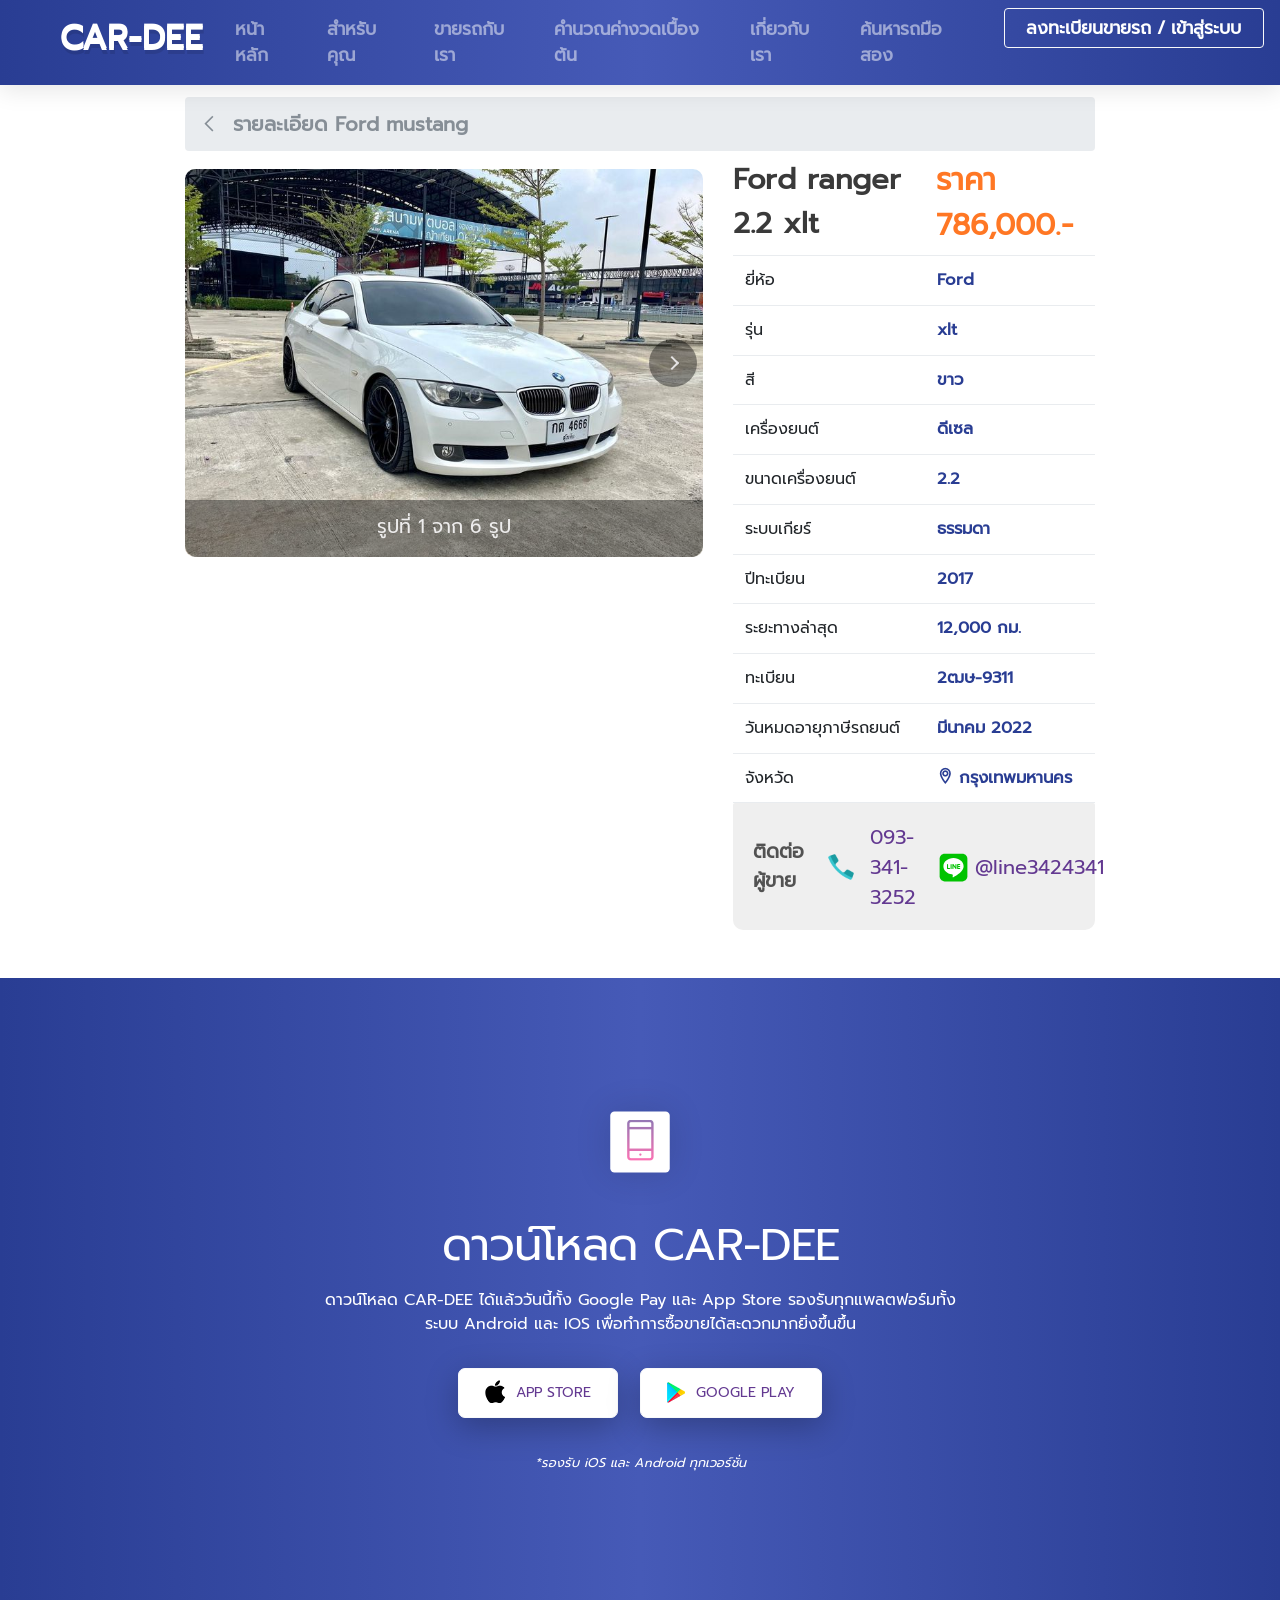
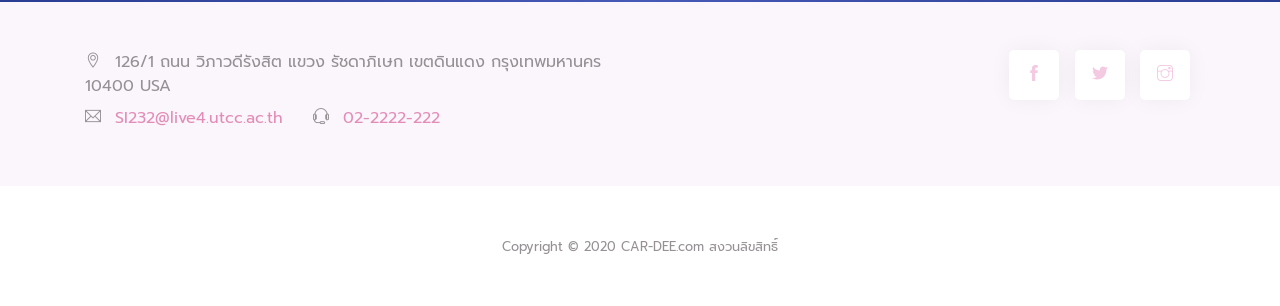
==== commit 150a49c7: "add" ====
--- a/car-detail.html
+++ b/car-detail.html
@@ -1,5 +1,5 @@
 <!doctype html>
-<html lang="en">
+<html lang="en" id="active">
 
 <head>
     <title>CAR-DEE</title>
@@ -14,7 +14,8 @@
     <link rel="stylesheet" href="css/owl.carousel.min.css">
     <link href="css/style.css" rel="stylesheet">
 </head>
-<body data-spy="scroll" data-target="#navbar" data-offset="30" id="active"
+
+<body data-spy="scroll" data-target="#navbar" data-offset="30"
     style="background: rgb(255, 255, 255);overflow-x: hidden;">
     <div class=" nav-menu fixed-top color-back" style="padding: 0 !important;">
         <div class="row">
@@ -42,7 +43,7 @@
                                         class="font-menu">คำนวณค่างวดเบื้องต้น</b></a> </li>
                             <li class="nav-item"> <a class="nav-link" href="index.html?active=contact"><b
                                         class="font-menu">เกี่ยวกับเรา</b> </a> </li>
-                            <li class="nav-item"> <a class="nav-link active" href="#active" style="cursor: pointer;"><b
+                            <li class="nav-item"> <a class="nav-link" href="search-car.html" style="cursor: pointer;"><b
                                         class="font-menu">ค้นหารถมือสอง</b></a>
                             </li>
                             <li class="nav-item">
@@ -68,50 +69,112 @@
         <nav aria-label="breadcrumb">
             <ol class="breadcrumb">
                 <li class="breadcrumb-item active" aria-current="page">
-                    <b>รายละเอียด</b>
+                    <span class="ti-angle-left" style="font-weight: bold;cursor: pointer;"
+                        onclick="goToSearch()"></span> <b style="font-size: 20px; margin-left: 10px;">รายละเอียด Ford
+                        mustang</b>
                 </li>
+
             </ol>
         </nav>
 
         <div class="row">
-            <div class="col-7">
+            <div class="col-7" style="margin-top: 2px;">
                 <div class="carousel-wrapper">
-                    <div class="carousel">
-
-                        <img class="carousel__photo initial" src="images/car2/6.jpg">
-                        <img class="carousel__photo" src="images/car2/5.jpg">
-                        <img class="carousel__photo" src="images/car2/4.jpg">
-                        <img class="carousel__photo" src="images/car2/3.jpg">
-                        <img class="carousel__photo" src="images/car2/1.jpg">
-
-                        <div class="carousel__button--next"></div>
-                        <div class="carousel__button--prev"></div>
-
+                     <div class="carousel-wrapper">
+                    <div class="carousel" >
+                        <div id="imageCar"></div>
+                        <div class="carousel-status"
+                        style=" z-index: 1030;border-bottom-left-radius: 12px; border-bottom-right-radius: 12px;">
+                        <p style="margin-top: 13px; font-size: 19px; color: #edecec;">
+                            <span id="statusImagesCount"></span> <span id="statusImagesTotal"></span>
+                        </p>
+                    </div>
+                    <div id="next" class="carousel__button--next"></div>
+                    <div id="prev" class="carousel__button--prev"></div>
                     </div>
                 </div>
+                </div>
+               
             </div>
-            <div class="col">
+            <div class="col" style="margin-top: -9px;">
                 <div class="car-details-content">
-                    <div class="detail-item"><span class="key">ประเภทเชื้อเพลิง</span> <span class="value">เบนซิน</span>
-                    </div>
-                    <div class="detail-item"><span class="key">สี</span> <span class="value">ขาว</span></div>
-                    <div class="detail-item"><span class="key">จำนวนที่นั่ง</span> <span class="value">5</span></div>
-                    <div class="detail-item"><span class="key">วันจดทะเบียน</span> <span class="value">พ.ย.2020</span>
-                    </div>
-                    <div class="detail-item"><span class="key">ประเภทการจดทะเบียน</span> <span
-                            class="value">รถยนต์ส่วนบุคคล</span></div>
-                    <div class="detail-item"><span class="key">ระยะทางล่าสุด</span> <span class="value">25,670
-                            กม.</span></div>
-                    <div class="detail-item"><span class="key">กุญแจสำรอง</span> <span class="value">ไม่มี</span></div>
-                    <div class="detail-item"><span class="key">สมุดคู่มือการเข้าศูนย์บริการ</span> <span
-                            class="value">ไม่มี</span></div>
-                    <div class="detail-item last-row"><span class="key">การรับประกันหลัก</span> <span
-                            class="value">ไม่มี</span></div>
-                    <div class="detail-item last-row"><span class="key">วันหมดอายุภาษีรถยนต์</span> <span
-                            class="value">พ.ย.2022</span></div>
+                    <div class="detail-content"
+                        style="display: flex; justify-content: space-between;margin-bottom: 2px;">
+                        <b id="carName" style="color: rgb(58 58 58); font-size: 29px;"></b> <br>
+                        <b  id="carPrice" style="color: #ff7724;font-size: 30px;">ราคา 890,000.-</b>
+                    </div>
+                </div>
+                <table class="table" style="margin-top: 7px;    margin-bottom: -9px;">
+                    <tbody>
+
+                        <tr>
+                            <td>ยี่ห้อ</td>
+                            <th id="carBrand" class="color-detail"></th>
+                        </tr>
+                        <tr>
+                            <td>รุ่น</td>
+                            <th id="carModel" class="color-detail"></th>
+                        </tr>
+                        <tr>
+                            <td>สี</td>
+                            <th id="carColor" class="color-detail"></th>
+                        </tr>
+                        <tr>
+                            <td>เครื่องยนต์</td>
+                            <th id="carEngine" class="color-detail"></th>
+                        </tr>
+                        <tr>
+                            <td>ขนาดเครื่องยนต์</td>
+                            <th id="carEngineSize" class="color-detail"></th>
+                        </tr>
+                        <tr>
+                            <td> ระบบเกียร์</td>
+                            <th id="carGear" class="color-detail"></th>
+                        </tr>
+                        <tr>
+                            <td>ปีทะเบียน</td>
+                            <th id="carYear" class="color-detail"></th>
+                        </tr>
+                        <tr>
+                            <td>ระยะทางล่าสุด</td>
+                            <th id="carMiles" class="color-detail"></th>
+                        </tr>
+                        <tr>
+                            <td>ทะเบียน</td>
+                            <th id="carRegistrationNumber" class="color-detail"></th>
+                        </tr>
+                        <tr>
+                            <td>วันหมดอายุภาษีรถยนต์</td>
+                            <th id="carExpire" class="color-detail">มีนาคม 2022</th>
+                        </tr>
+                        <tr>
+                            <td>จังหวัด</td>
+                            <th id="carLocation" class="color-detail">
+                            </th>
+                        </tr>
+                        <tr>
+                            <td></td>
+                            <th></th>
+                        </tr>
+                    </tbody>
+                </table>
+                <div class="card" style="background: #efefef; border: none;  margin-top: -24px; border-top-left-radius: 2px; border-top-right-radius: 2px; border-bottom-right-radius: 10px; border-bottom-left-radius: 10px;">
+                    <div class="card-body" style="padding-top: 19px; padding-bottom: 18px;">
+                        <div class="contact-sell"
+                            style="display: flex; justify-content: flex-start; flex-direction: row; align-content: center; align-items: center;">
+                            <b style="font-size: 19.3px; color: #525252; margin-right: 11px; ">ติดต่อผู้ขาย</b> <img
+                                src="images/icons8-phone-48.png" class="img-fluid icon-width" alt="logo"
+                                style="width: 32px;margin-left: 10px;">
+                            <h4 class="modal-title" style="font-size: 20px;margin-left: 13px;">093-341-3252</h4>
+                            <img src="images/icons8-line.svg" class="img-fluid icon-width" alt="logo"
+                                style="width: 37px;margin-left: 19px;">
+                            <h4 class="modal-title" style="font-size: 20px; margin-left: 3px;">@line3424341</h4>
+                        </div>
+                    </div>
                 </div>
             </div>
         </div>
+    </div>
 
     </div>
 
@@ -179,15 +242,116 @@
 
     <script>
 
-
-
-
+        function goToSearch() {
+            window.location.href = 'search-car.html';
+        }
+
+        detailCar = {
+            name: "Ford ranger 2.2 xlt",
+            year: "2017",
+            brand: "Ford",
+            model: "xlt",
+            price: 786000,
+            engine: "ดีเซล",
+            engineSize: "2.2",
+            gear: "ธรรมดา",
+            color:"ขาว",
+            phoneContact: "0982139552",
+            lineContact: "@line42452",
+            locationCar: "กรุงเทพมหานคร",
+            registrationNumber:"2ฒษ-9311",
+            expire:"มีนาคม 2022",
+            miles: 12000,
+            listImage: [
+                {
+                    id: 1,
+                    image: "images/car2/1.jpg",
+                },
+                {
+                    id: 2,
+                    image: "images/car2/2.jpg",
+                },
+                {
+                    id: 3,
+                    image: "images/car2/3.jpg",
+                },
+                {
+                    id: 4,
+                    image: "images/car2/5.jpg",
+                },
+                {
+                    id: 5,
+                    image: "images/car2/4.jpg",
+                },
+                {
+                    id: 5,
+                    image: "images/car2/6.jpg",
+                }
+            ]
+        }
+        var carName = document.getElementById('carName');
+        carName.innerHTML = detailCar.name
+        
+        var carPrice = document.getElementById('carPrice');
+        carPrice.innerHTML = "ราคา "+ convertMoney(detailCar.price) + ".-"
+
+        var carGear = document.getElementById('carGear');
+        carGear.innerHTML = detailCar.gear
+
+        var carColor = document.getElementById('carColor');
+        carColor.innerHTML = detailCar.color
+
+        var carBrand = document.getElementById('carBrand');
+        carBrand.innerHTML = detailCar.brand
+
+        var carYear = document.getElementById('carYear');
+        carYear.innerHTML = detailCar.year
+
+        var carEngine = document.getElementById('carEngine');
+        carEngine.innerHTML = detailCar.engine
+
+        var carModel = document.getElementById('carModel');
+        carModel.innerHTML = detailCar.model
+
+        var carEngineSize = document.getElementById('carEngineSize');
+        carEngineSize.innerHTML = detailCar.engineSize
+        
+        var carMiles = document.getElementById('carMiles');
+        carMiles.innerHTML = convertMoney(detailCar.miles) +" กม."
+
+        var carRegistrationNumber = document.getElementById('carRegistrationNumber');
+        carRegistrationNumber.innerHTML = detailCar.registrationNumber
+        
+        var carExpire = document.getElementById('carExpire');
+        carExpire.innerHTML = detailCar.expire
+
+        var carLocation = document.getElementById('carLocation');
+        carLocation.innerHTML = '<span class="ti-location-pin" style="font-weight: bold;cursor: pointer;font-size: 16px;"></span> '+ detailCar.locationCar
+        
+        // set data
+
+        const carImage = document.getElementById("imageCar");
+        carImage.innerHTML = detailCar.listImage
+            .map(({ id, image }, i) => `
+                  <img id="active-image" class="carousel__photo " src="${image}">`).join("");
+
+        function convertMoney(money) {
+            return (Number(money)).toFixed(1).replace(/\d(?=(\d{3})+\.)/g, '$&,').split(".")[0];
+
+        }
         !(function (d) {
             var itemClassName = "carousel__photo";
             items = d.getElementsByClassName(itemClassName),
                 totalItems = items.length,
                 slide = 0,
                 moving = true;
+            var statusImagesTotal = document.getElementById('statusImagesTotal');
+            statusImagesTotal.innerHTML = "จาก " + totalItems + " รูป"
+            var statusImagesCount = document.getElementById('statusImagesCount');
+            statusImagesCount.innerHTML = "รูปที่ " + (slide + 1)
+            if((slide + 1) <= 1){
+                    document.getElementById('prev').style.display = 'none'
+                }
             function setInitialClasses() {
                 items[totalItems - 1].classList.add("prev");
                 items[0].classList.add("active");
@@ -210,6 +374,19 @@
             }
 
             function moveCarouselTo(slide) {
+                if((slide + 1) <= 1){
+                    document.getElementById('prev').style.display = 'none'
+                }else{
+                    document.getElementById('prev').style.display = 'grid'
+                }
+                if((slide + 1) == totalItems){
+                    document.getElementById('next').style.display = 'none'
+                }else{
+                    document.getElementById('next').style.display = 'grid'
+                }
+
+                var statusImagesCount = document.getElementById('statusImagesCount');
+                statusImagesCount.innerHTML = "รูปที่ " + (slide + 1)
                 if (!moving) {
                     disableInteraction();
                     var newPrevious = slide - 1,
@@ -274,12 +451,27 @@
 </body>
 
 <style>
+    .carousel-status {
+        width: 100%;
+        display: flex;
+        z-index: 1030;
+        position: absolute;
+        justify-content: center;
+        bottom: 0;
+        background: rgb(2 2 2 / 40%);
+
+    }
+
     @font-face {
         font-family: "Prompt";
         src: url("fonts/Prompt-Regular.ttf"), url("fonts/Prompt-Medium.ttf"),
             url("fonts/Prompt-SemiBold.ttf");
     }
 
+    .color-detail {
+        color: rgb(41, 61, 147);
+        font-size: 16.5px;
+    }
 
     .input-style {
         cursor: pointer;
@@ -382,20 +574,20 @@
         top: 50%;
         width: 3rem;
         height: 3rem;
-        background-color: #FFF;
+        background: rgb(2 2 2 / 40%);
         transform: translateY(-50%);
         border-radius: 50%;
         cursor: pointer;
         z-index: 1001;
-        border: 1px solid black;
+        /* border: 1px solid black; */
     }
 
     .carousel__button--prev {
-        left: 0;
+        left: 6px;
     }
 
     .carousel__button--next {
-        right: 0;
+        right: 6px;
     }
 
     .carousel__button--prev::after,
@@ -406,8 +598,8 @@
         height: 10px;
         top: 50%;
         left: 54%;
-        border-right: 2px solid black;
-        border-bottom: 2px solid black;
+        border-right: 2px solid #e5e3e3;
+        border-bottom: 2px solid #e5e3e3;
         transform: translate(-50%, -50%) rotate(135deg);
     }
 
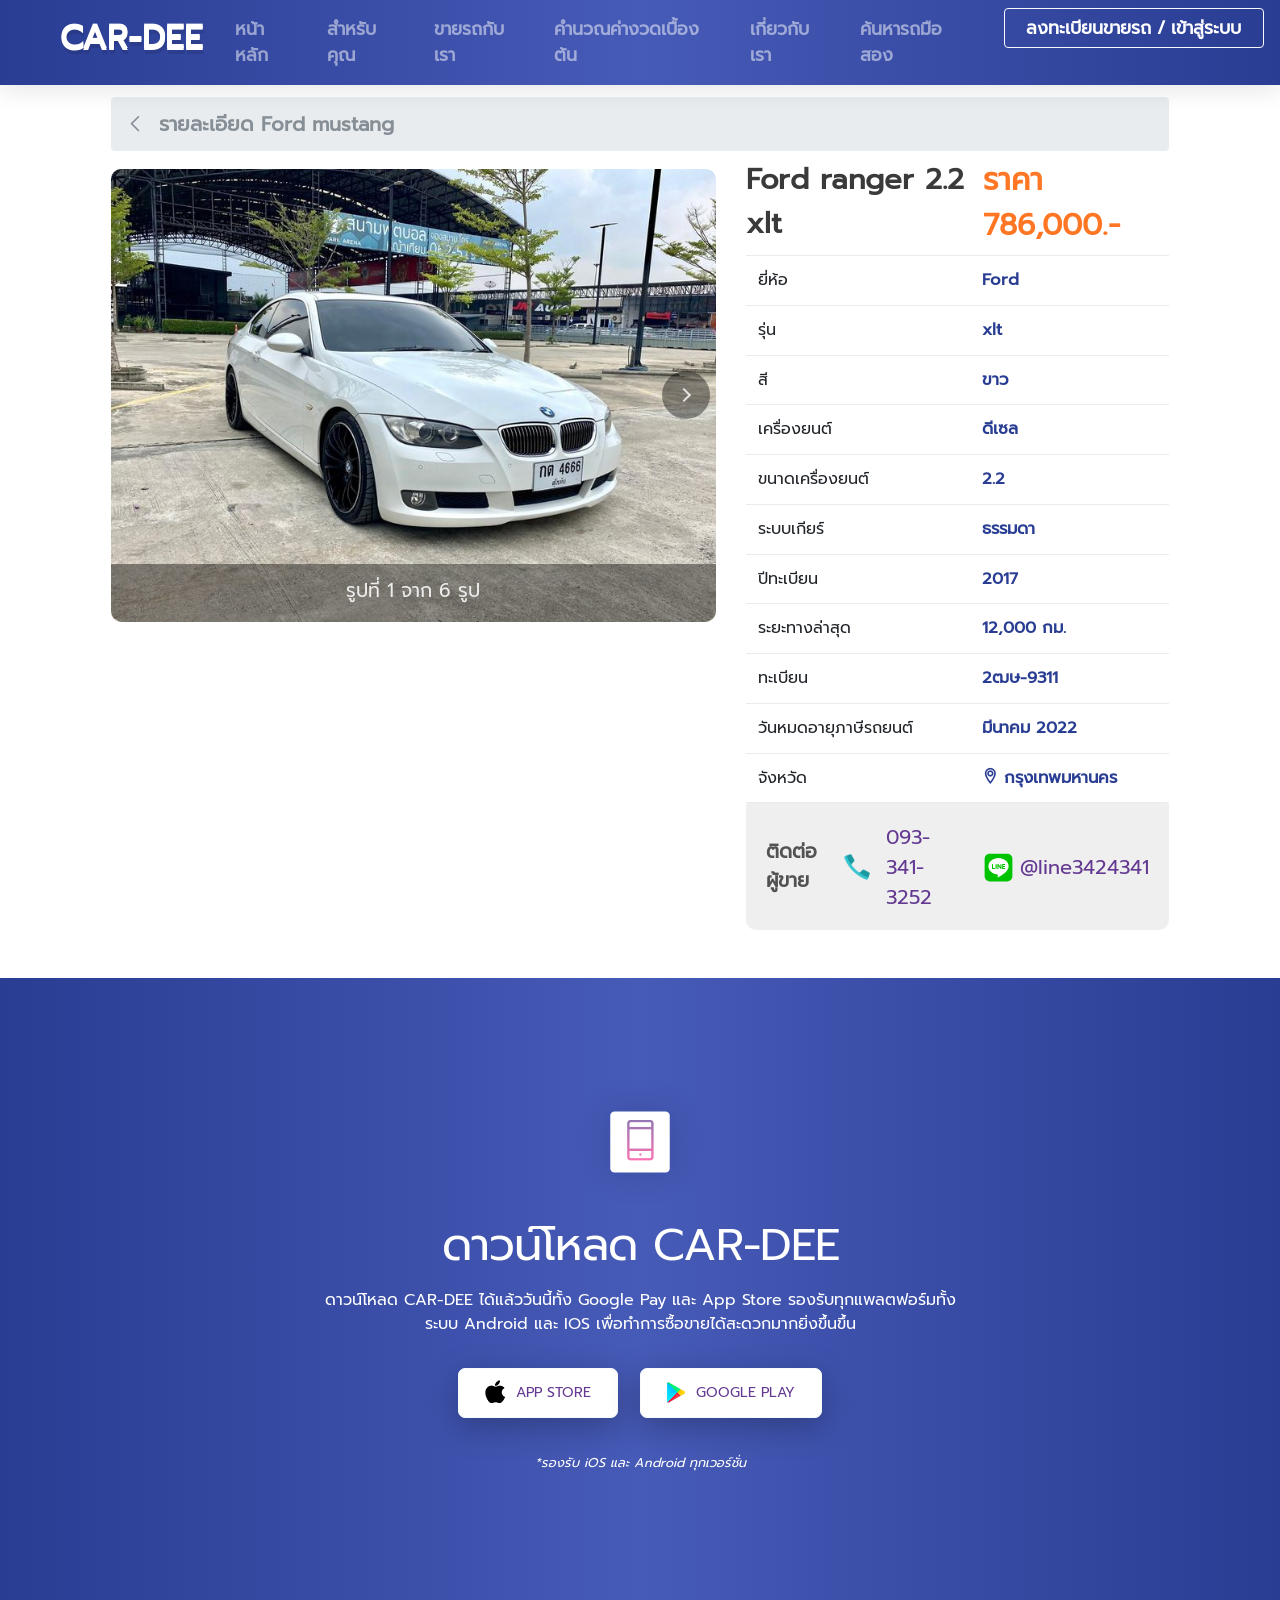
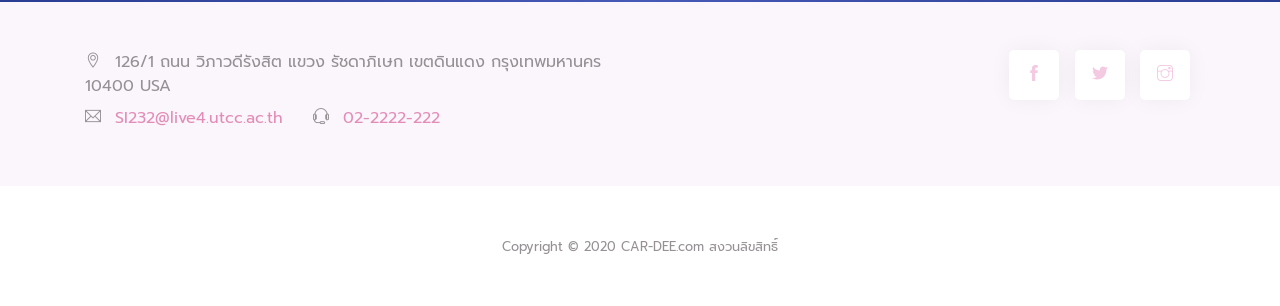
==== commit 2b78658e: "add" ====
--- a/car-detail.html
+++ b/car-detail.html
@@ -80,28 +80,28 @@
         <div class="row">
             <div class="col-7" style="margin-top: 2px;">
                 <div class="carousel-wrapper">
-                     <div class="carousel-wrapper">
-                    <div class="carousel" >
-                        <div id="imageCar"></div>
-                        <div class="carousel-status"
-                        style=" z-index: 1030;border-bottom-left-radius: 12px; border-bottom-right-radius: 12px;">
-                        <p style="margin-top: 13px; font-size: 19px; color: #edecec;">
-                            <span id="statusImagesCount"></span> <span id="statusImagesTotal"></span>
-                        </p>
-                    </div>
-                    <div id="next" class="carousel__button--next"></div>
-                    <div id="prev" class="carousel__button--prev"></div>
+                    <div class="carousel-wrapper">
+                        <div class="carousel">
+                            <div id="imageCar"></div>
+                            <div class="carousel-status"
+                                style=" z-index: 1030;border-bottom-left-radius: 12px; border-bottom-right-radius: 12px;">
+                                <p style="margin-top: 13px; font-size: 19px; color: #edecec;">
+                                    <span id="statusImagesCount"></span> <span id="statusImagesTotal"></span>
+                                </p>
+                            </div>
+                            <div id="next" class="carousel__button--next"></div>
+                            <div id="prev" class="carousel__button--prev"></div>
+                        </div>
                     </div>
                 </div>
-                </div>
-               
+
             </div>
             <div class="col" style="margin-top: -9px;">
                 <div class="car-details-content">
                     <div class="detail-content"
                         style="display: flex; justify-content: space-between;margin-bottom: 2px;">
                         <b id="carName" style="color: rgb(58 58 58); font-size: 29px;"></b> <br>
-                        <b  id="carPrice" style="color: #ff7724;font-size: 30px;">ราคา 890,000.-</b>
+                        <b id="carPrice" style="color: #ff7724;font-size: 30px;">ราคา 890,000.-</b>
                     </div>
                 </div>
                 <table class="table" style="margin-top: 7px;    margin-bottom: -9px;">
@@ -158,7 +158,8 @@
                         </tr>
                     </tbody>
                 </table>
-                <div class="card" style="background: #efefef; border: none;  margin-top: -24px; border-top-left-radius: 2px; border-top-right-radius: 2px; border-bottom-right-radius: 10px; border-bottom-left-radius: 10px;">
+                <div class="card"
+                    style="background: #efefef; border: none;  margin-top: -24px; border-top-left-radius: 2px; border-top-right-radius: 2px; border-bottom-right-radius: 10px; border-bottom-left-radius: 10px;">
                     <div class="card-body" style="padding-top: 19px; padding-bottom: 18px;">
                         <div class="contact-sell"
                             style="display: flex; justify-content: flex-start; flex-direction: row; align-content: center; align-items: center;">
@@ -255,12 +256,12 @@
             engine: "ดีเซล",
             engineSize: "2.2",
             gear: "ธรรมดา",
-            color:"ขาว",
+            color: "ขาว",
             phoneContact: "0982139552",
             lineContact: "@line42452",
             locationCar: "กรุงเทพมหานคร",
-            registrationNumber:"2ฒษ-9311",
-            expire:"มีนาคม 2022",
+            registrationNumber: "2ฒษ-9311",
+            expire: "มีนาคม 2022",
             miles: 12000,
             listImage: [
                 {
@@ -291,9 +292,9 @@
         }
         var carName = document.getElementById('carName');
         carName.innerHTML = detailCar.name
-        
+
         var carPrice = document.getElementById('carPrice');
-        carPrice.innerHTML = "ราคา "+ convertMoney(detailCar.price) + ".-"
+        carPrice.innerHTML = "ราคา " + convertMoney(detailCar.price) + ".-"
 
         var carGear = document.getElementById('carGear');
         carGear.innerHTML = detailCar.gear
@@ -315,19 +316,19 @@
 
         var carEngineSize = document.getElementById('carEngineSize');
         carEngineSize.innerHTML = detailCar.engineSize
-        
+
         var carMiles = document.getElementById('carMiles');
-        carMiles.innerHTML = convertMoney(detailCar.miles) +" กม."
+        carMiles.innerHTML = convertMoney(detailCar.miles) + " กม."
 
         var carRegistrationNumber = document.getElementById('carRegistrationNumber');
         carRegistrationNumber.innerHTML = detailCar.registrationNumber
-        
+
         var carExpire = document.getElementById('carExpire');
         carExpire.innerHTML = detailCar.expire
 
         var carLocation = document.getElementById('carLocation');
-        carLocation.innerHTML = '<span class="ti-location-pin" style="font-weight: bold;cursor: pointer;font-size: 16px;"></span> '+ detailCar.locationCar
-        
+        carLocation.innerHTML = '<span class="ti-location-pin" style="font-weight: bold;cursor: pointer;font-size: 16px;"></span> ' + detailCar.locationCar
+
         // set data
 
         const carImage = document.getElementById("imageCar");
@@ -349,9 +350,9 @@
             statusImagesTotal.innerHTML = "จาก " + totalItems + " รูป"
             var statusImagesCount = document.getElementById('statusImagesCount');
             statusImagesCount.innerHTML = "รูปที่ " + (slide + 1)
-            if((slide + 1) <= 1){
-                    document.getElementById('prev').style.display = 'none'
-                }
+            if ((slide + 1) <= 1) {
+                document.getElementById('prev').style.display = 'none'
+            }
             function setInitialClasses() {
                 items[totalItems - 1].classList.add("prev");
                 items[0].classList.add("active");
@@ -374,14 +375,14 @@
             }
 
             function moveCarouselTo(slide) {
-                if((slide + 1) <= 1){
+                if ((slide + 1) <= 1) {
                     document.getElementById('prev').style.display = 'none'
-                }else{
+                } else {
                     document.getElementById('prev').style.display = 'grid'
                 }
-                if((slide + 1) == totalItems){
+                if ((slide + 1) == totalItems) {
                     document.getElementById('next').style.display = 'none'
-                }else{
+                } else {
                     document.getElementById('next').style.display = 'grid'
                 }
 
@@ -496,6 +497,10 @@
         font-family: "Prompt", sans-serif;
     }
 
+    .ti-angle-left:hover {
+        color: rgb(41, 61, 147);
+        font-size: 18px;
+    }
 
     .font-menu {
         font-size: 17.5px !important;
@@ -512,8 +517,8 @@
     }
 
     .size-container {
-        margin-left: 185px;
-        margin-right: 185px;
+        margin-left: 8.7%;
+    margin-right:8.7%;
         margin-top: 23px;
     }
 
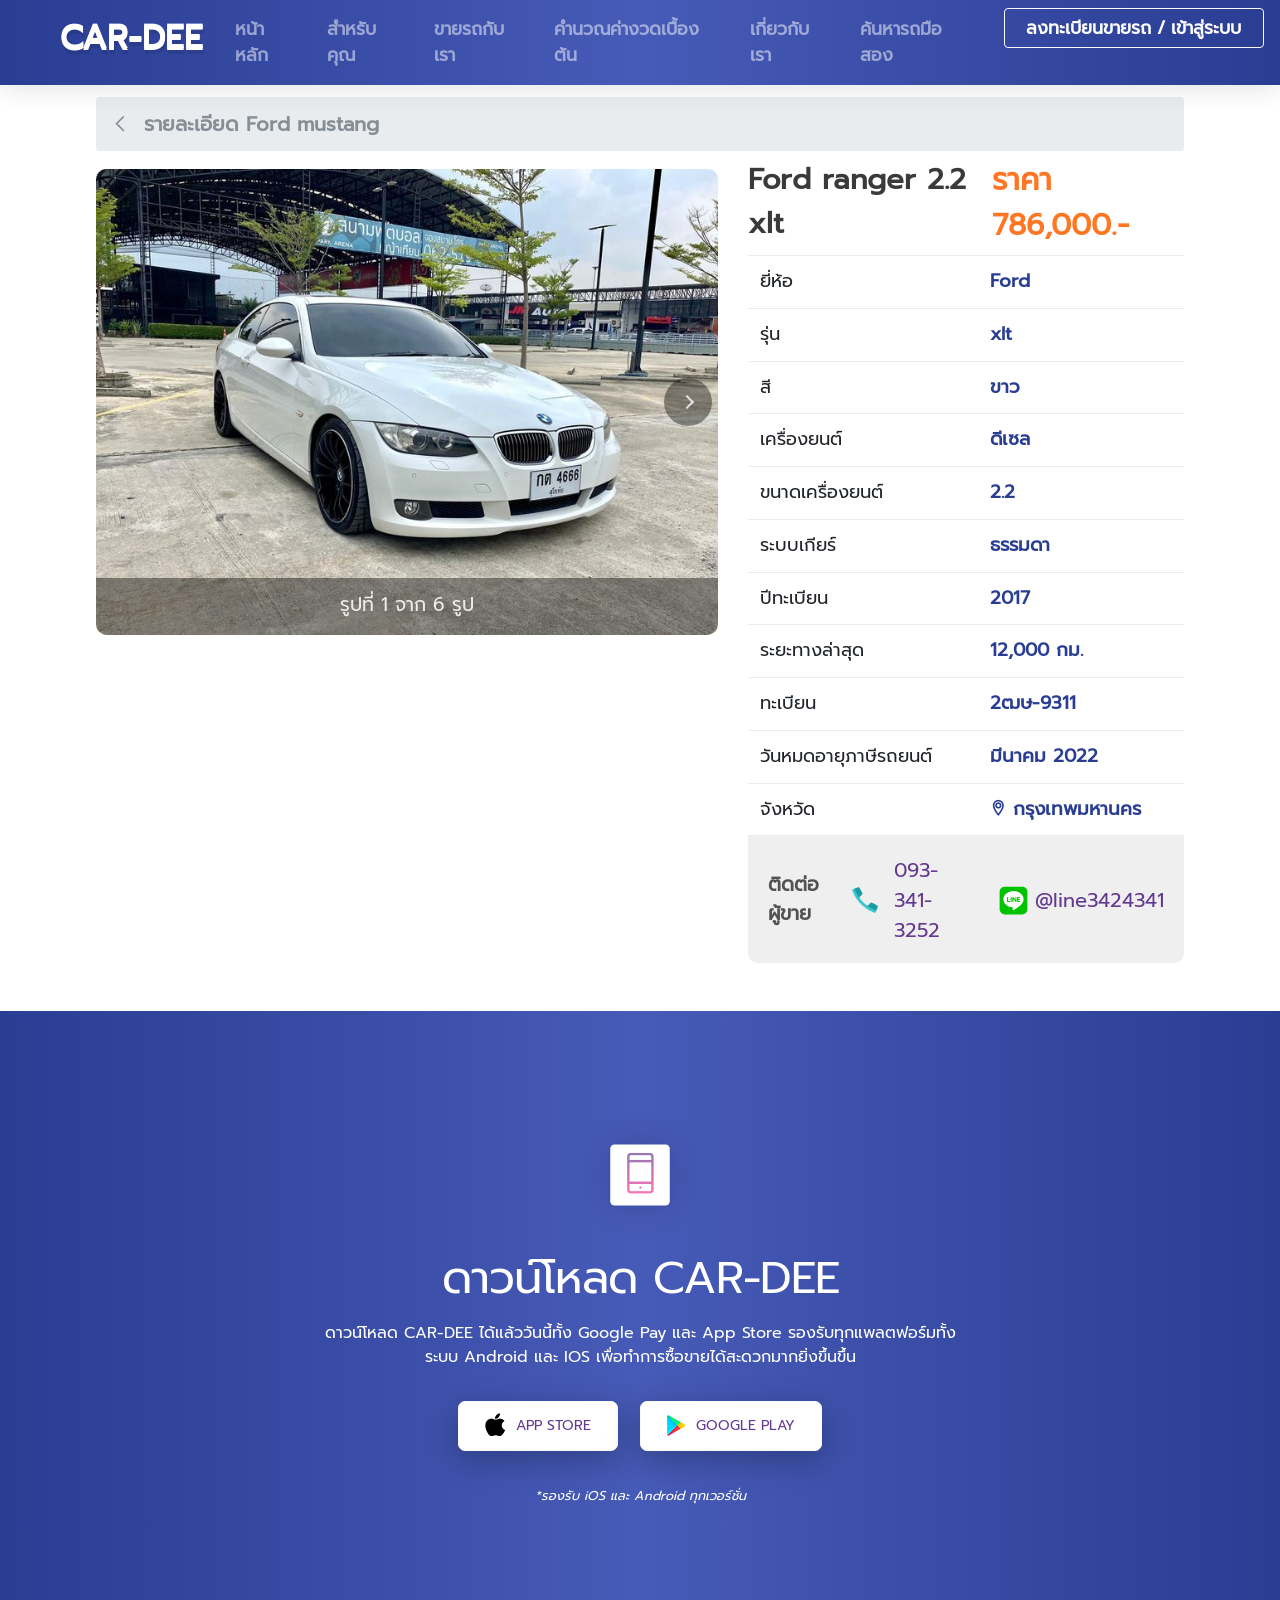
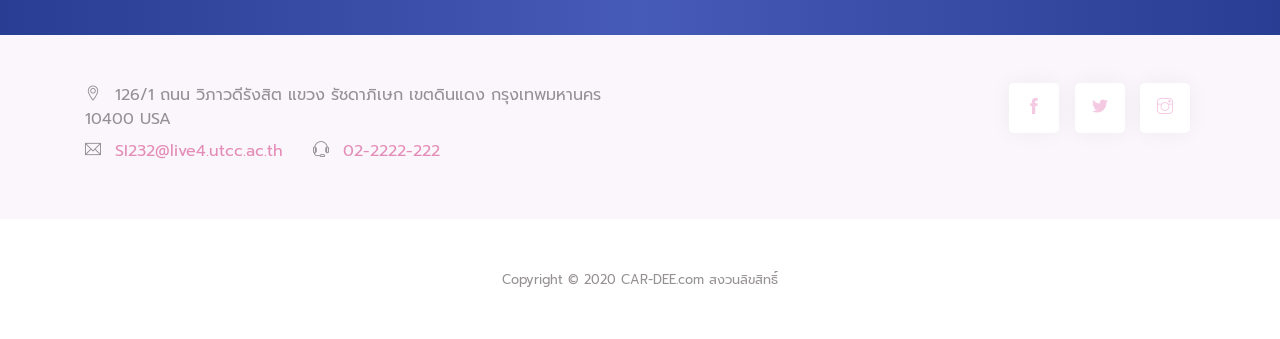
==== commit 4b83ddc0: "add" ====
--- a/car-detail.html
+++ b/car-detail.html
@@ -108,47 +108,47 @@
                     <tbody>
 
                         <tr>
-                            <td>ยี่ห้อ</td>
+                            <td class="color-header">ยี่ห้อ</td>
                             <th id="carBrand" class="color-detail"></th>
                         </tr>
                         <tr>
-                            <td>รุ่น</td>
+                            <td class="color-header">รุ่น</td>
                             <th id="carModel" class="color-detail"></th>
                         </tr>
                         <tr>
-                            <td>สี</td>
+                            <td class="color-header">สี</td>
                             <th id="carColor" class="color-detail"></th>
                         </tr>
                         <tr>
-                            <td>เครื่องยนต์</td>
+                            <td class="color-header">เครื่องยนต์</td>
                             <th id="carEngine" class="color-detail"></th>
                         </tr>
                         <tr>
-                            <td>ขนาดเครื่องยนต์</td>
+                            <td class="color-header">ขนาดเครื่องยนต์</td>
                             <th id="carEngineSize" class="color-detail"></th>
                         </tr>
                         <tr>
-                            <td> ระบบเกียร์</td>
+                            <td class="color-header"> ระบบเกียร์</td>
                             <th id="carGear" class="color-detail"></th>
                         </tr>
                         <tr>
-                            <td>ปีทะเบียน</td>
+                            <td class="color-header">ปีทะเบียน</td>
                             <th id="carYear" class="color-detail"></th>
                         </tr>
                         <tr>
-                            <td>ระยะทางล่าสุด</td>
+                            <td class="color-header">ระยะทางล่าสุด</td>
                             <th id="carMiles" class="color-detail"></th>
                         </tr>
                         <tr>
-                            <td>ทะเบียน</td>
+                            <td class="color-header">ทะเบียน</td>
                             <th id="carRegistrationNumber" class="color-detail"></th>
                         </tr>
                         <tr>
-                            <td>วันหมดอายุภาษีรถยนต์</td>
+                            <td class="color-header">วันหมดอายุภาษีรถยนต์</td>
                             <th id="carExpire" class="color-detail">มีนาคม 2022</th>
                         </tr>
                         <tr>
-                            <td>จังหวัด</td>
+                            <td class="color-header">จังหวัด</td>
                             <th id="carLocation" class="color-detail">
                             </th>
                         </tr>
@@ -471,7 +471,10 @@
 
     .color-detail {
         color: rgb(41, 61, 147);
-        font-size: 16.5px;
+        font-size: 18.5px;
+    }
+    .color-header{
+        font-size: 18px;
     }
 
     .input-style {
@@ -517,8 +520,8 @@
     }
 
     .size-container {
-        margin-left: 8.7%;
-    margin-right:8.7%;
+        margin-left: 7.5%;
+        margin-right:  7.5%;
         margin-top: 23px;
     }
 
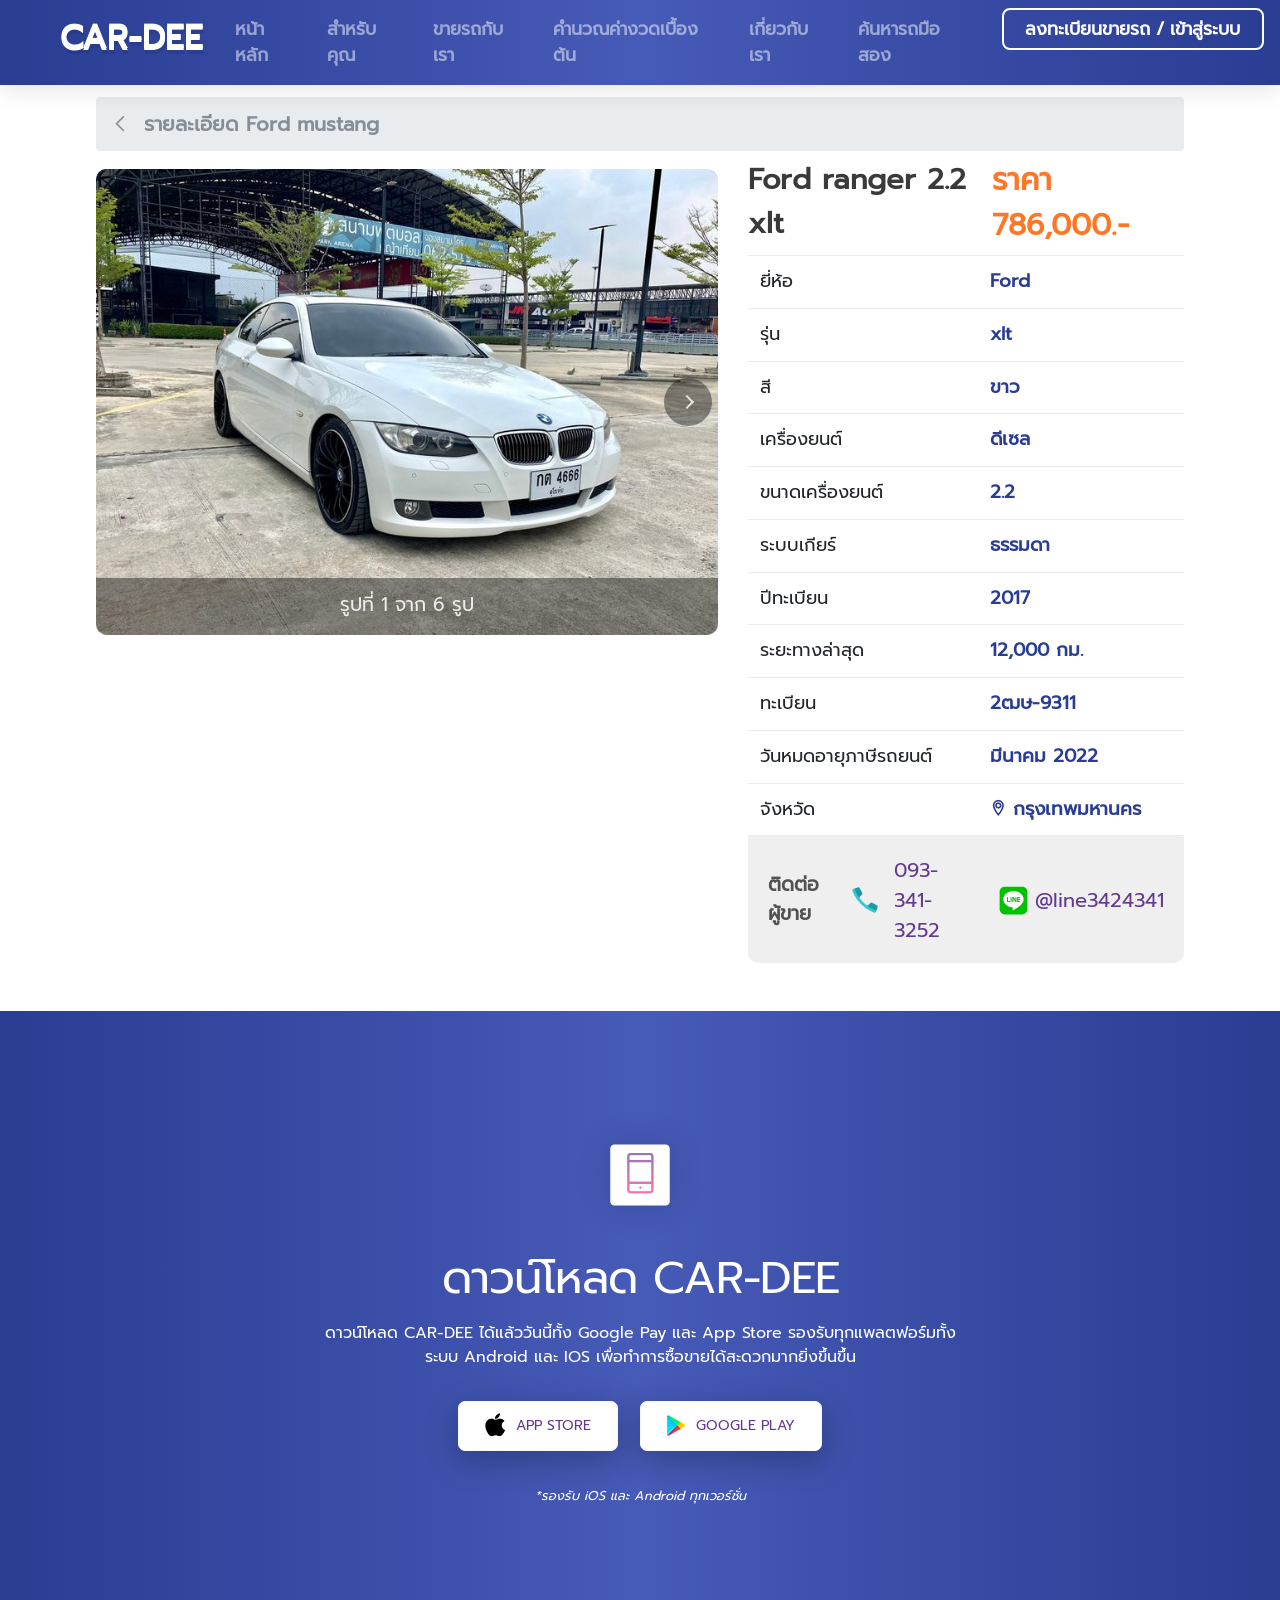
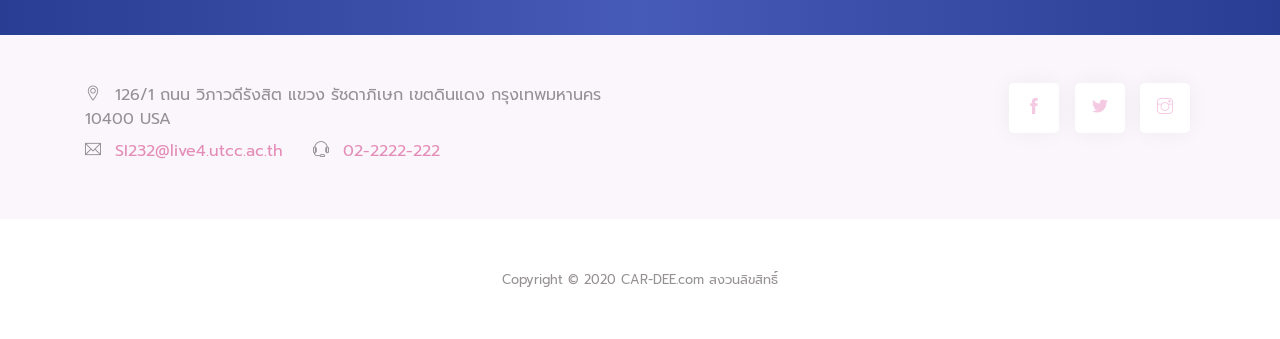
==== commit 2b3d90af: "add" ====
--- a/car-detail.html
+++ b/car-detail.html
@@ -47,7 +47,7 @@
                                         class="font-menu">ค้นหารถมือสอง</b></a>
                             </li>
                             <li class="nav-item">
-                                <a href="register.html" style="color: #fff;"
+                                <a href="register.html"  style="color: #fff; border: 2px solid #fff; border-radius: 8px;"
                                     class="btn btn-outline-light my-3 my-sm-0 ml-lg-3">
                                     <b class="font-menu"> ลงทะเบียนขายรถ / เข้าสู่ระบบ</b></a>
                             </li>
